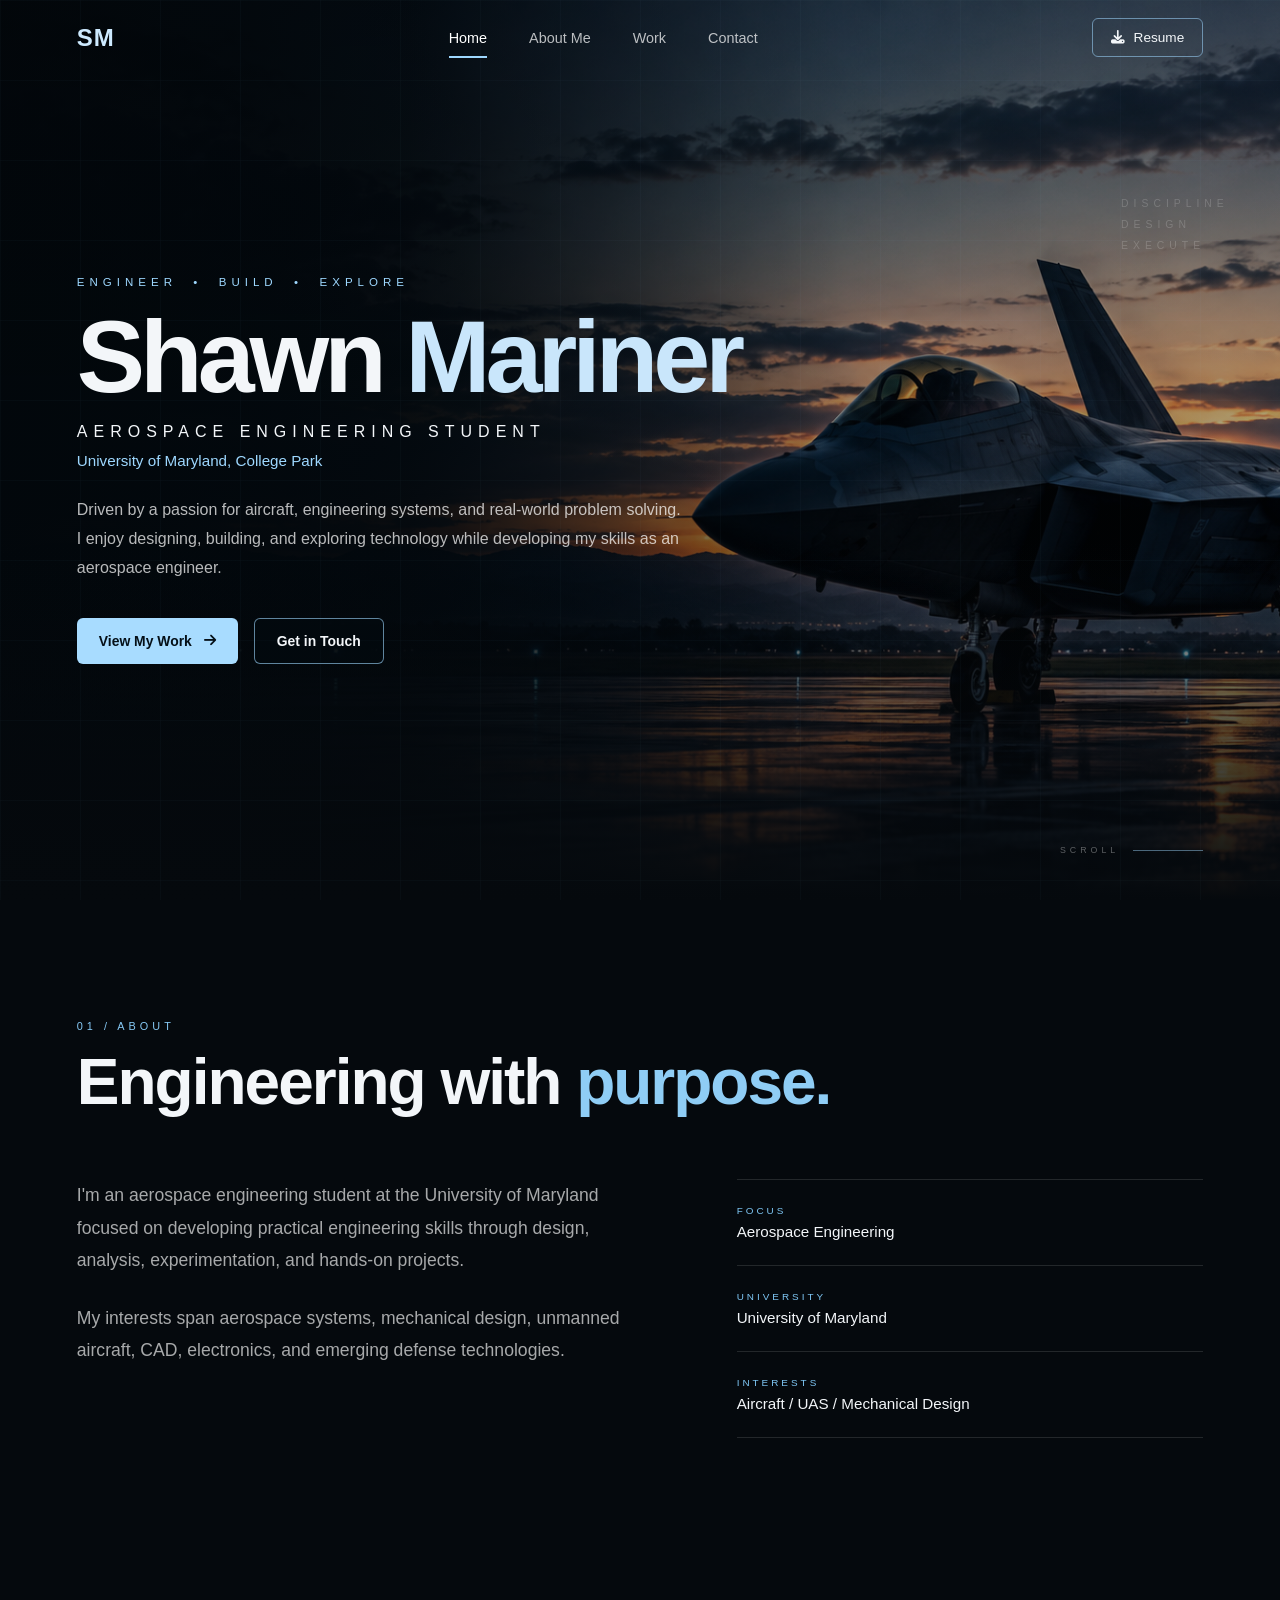
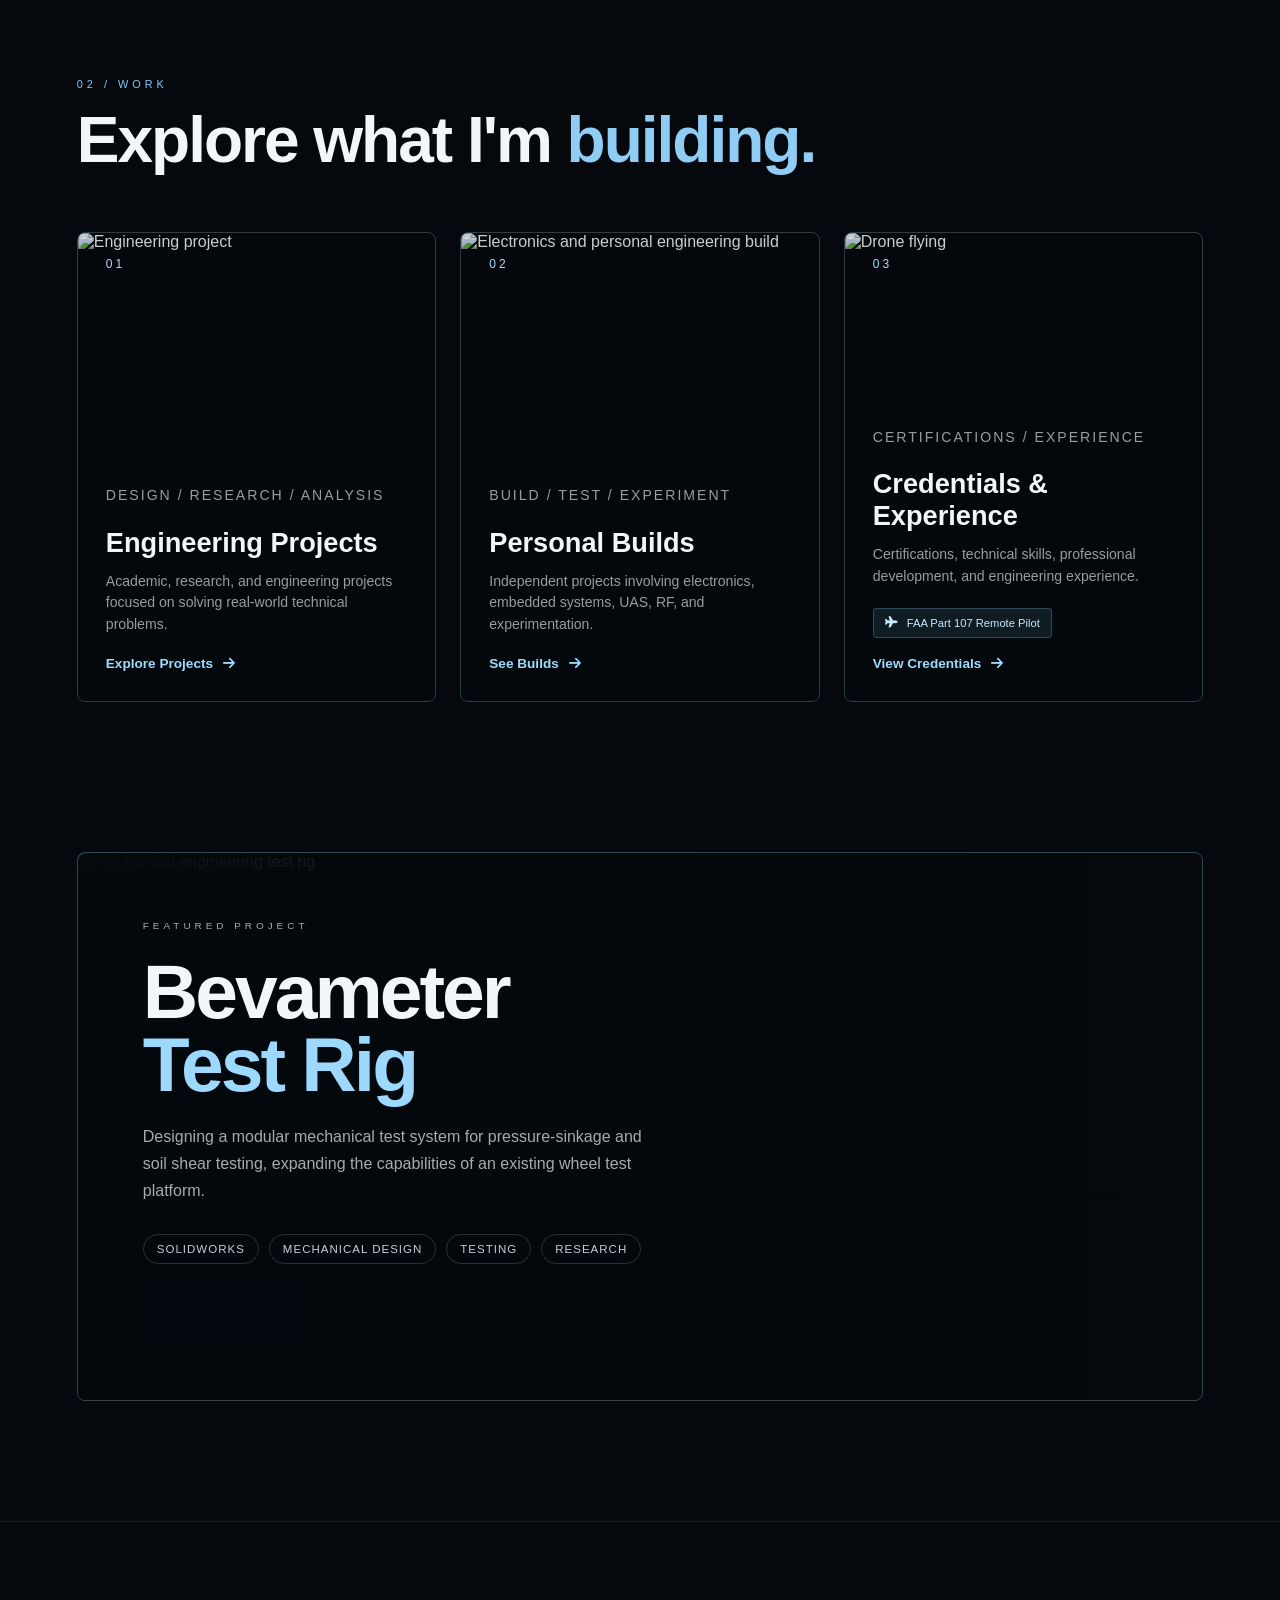
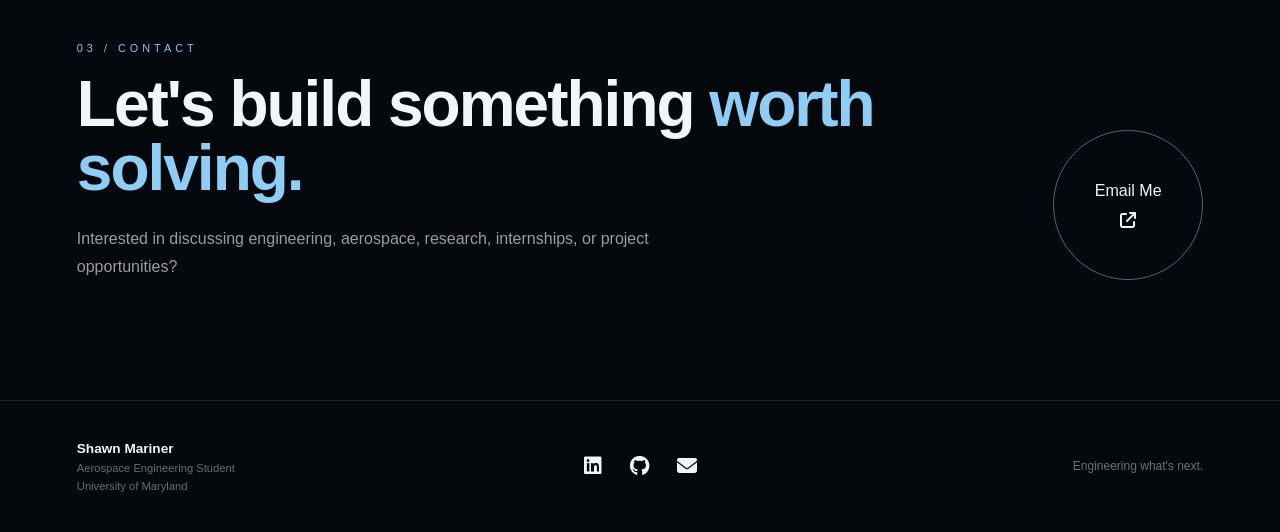
==== index.html @ 13eebd27 "Update index.html" ====
<!DOCTYPE html>
<html lang="en">
<head>
    <meta charset="UTF-8">
    <meta name="viewport" content="width=device-width, initial-scale=1.0">

    <title>Shawn Mariner | Aerospace Engineering</title>

    <link rel="stylesheet" href="style.css">

    <link
        rel="stylesheet"
        href="https://cdnjs.cloudflare.com/ajax/libs/font-awesome/6.5.2/css/all.min.css"
    >
</head>

<body>

    <!-- =========================
         NAVIGATION
    ========================== -->

    <header class="navbar">
        <a href="#home" class="logo">SM</a>

        <nav class="nav-links">
            <a href="#home" class="active">Home</a>
            <a href="#about">About Me</a>
            <a href="#work">Work</a>
            <a href="#contact">Contact</a>
        </nav>

    <a href="Shawn_Mariner_Resume_2026.pdf" class="resume-button" target="_blank">
    <i class="fa-solid fa-download"></i>
    Resume
</a>

        <button class="menu-button">
            <i class="fa-solid fa-bars"></i>
        </button>
    </header>


    <!-- =========================
         HERO
    ========================== -->

    <main>

        <section class="hero" id="home">

            <div class="hero-overlay"></div>
            <div class="hero-grid"></div>

            <div class="hero-content">

                <p class="eyebrow">
                    ENGINEER &nbsp;•&nbsp; BUILD &nbsp;•&nbsp; EXPLORE
                </p>

                <h1>
                    Shawn <span>Mariner</span>
                </h1>

                <h2>Aerospace Engineering Student</h2>

                <p class="school">
                    University of Maryland, College Park
                </p>

                <p class="hero-description">
                    Driven by a passion for aircraft, engineering systems, and real-world problem solving. I enjoy designing, building, and exploring technology while developing my skills as an aerospace engineer.
                </p>

                <div class="hero-buttons">

                    <a href="#work" class="button primary-button">
                        View My Work
                        <i class="fa-solid fa-arrow-right"></i>
                    </a>

                    <a href="#contact" class="button secondary-button">
                        Get in Touch
                    </a>

                </div>

            </div>

            <div class="hero-side-text">
                <span>DISCIPLINE</span>
                <span>DESIGN</span>
                <span>EXECUTE</span>
            </div>

            <div class="scroll-indicator">
                <span>SCROLL</span>
                <div class="scroll-line"></div>
            </div>

        </section>


        <!-- =========================
             ABOUT
        ========================== -->

        <section class="about section reveal" id="about">

            <div class="section-heading">

                <p class="section-number">01 / ABOUT</p>

                <h2>
                    Engineering with
                    <span>purpose.</span>
                </h2>

            </div>

            <div class="about-grid">

                <div class="about-text">

                    <p>
                        I'm an aerospace engineering student at the University
                        of Maryland focused on developing practical engineering
                        skills through design, analysis, experimentation, and
                        hands-on projects.
                    </p>

                    <p>
                        My interests span aerospace systems, mechanical design,
                        unmanned aircraft, CAD, electronics, and emerging
                        defense technologies.
                    </p>

                </div>

                <div class="quick-info">

                    <div class="info-item">
                        <span>FOCUS</span>
                        <strong>Aerospace Engineering</strong>
                    </div>

                    <div class="info-item">
                        <span>UNIVERSITY</span>
                        <strong>University of Maryland</strong>
                    </div>

                    <div class="info-item">
                        <span>INTERESTS</span>
                        <strong>Aircraft / UAS / Mechanical Design</strong>
                    </div>

                </div>

            </div>

        </section>


        <!-- =========================
             WORK CARDS
        ========================== -->

        <section class="work section" id="work">

            <div class="section-heading reveal">

                <p class="section-number">02 / WORK</p>

                <h2>
                    Explore what I'm
                    <span>building.</span>
                </h2>

            </div>


            <div class="project-categories">


                <!-- ENGINEERING PROJECTS -->

                <a href="projects.html" class="category-card reveal">

                    <img
                        src="https://images.unsplash.com/photo-1581092160607-ee22621dd758?auto=format&fit=crop&w=1200&q=85"
                        alt="Engineering project"
                    >

                    <div class="category-overlay"></div>

                    <div class="category-number">01</div>

                    <div class="category-content">

                        <p class="card-label">DESIGN / RESEARCH / ANALYSIS</p>

                        <h3>Engineering Projects</h3>

                        <p>
                            Academic, research, and engineering projects focused
                            on solving real-world technical problems.
                        </p>

                        <span>
                            Explore Projects
                            <i class="fa-solid fa-arrow-right"></i>
                        </span>

                    </div>

                </a>


                <!-- PERSONAL BUILDS -->

                <a href="#" class="category-card reveal">

                    <img
                        src="https://images.unsplash.com/photo-1527430253228-e93688616381?auto=format&fit=crop&w=1200&q=85"
                        alt="Electronics and personal engineering build"
                    >

                    <div class="category-overlay"></div>

                    <div class="category-number">02</div>

                    <div class="category-content">

                        <p class="card-label">BUILD / TEST / EXPERIMENT</p>

                        <h3>Personal Builds</h3>

                        <p>
                            Independent projects involving electronics,
                            embedded systems, UAS, RF, and experimentation.
                        </p>

                        <span>
                            See Builds
                            <i class="fa-solid fa-arrow-right"></i>
                        </span>

                    </div>

                </a>


                <!-- CREDENTIALS -->

                <a href="#" class="category-card reveal">

                    <img
                        src="https://images.unsplash.com/photo-1508614589041-895b88991e3e?auto=format&fit=crop&w=1200&q=85"
                        alt="Drone flying"
                    >

                    <div class="category-overlay"></div>

                    <div class="category-number">03</div>

                    <div class="category-content">

                        <p class="card-label">CERTIFICATIONS / EXPERIENCE</p>

                        <h3>Credentials & Experience</h3>

                        <p>
                            Certifications, technical skills, professional
                            development, and engineering experience.
                        </p>

                        <div class="credential-badge">
                            <i class="fa-solid fa-plane"></i>
                            FAA Part 107 Remote Pilot
                        </div>

                        <span>
                            View Credentials
                            <i class="fa-solid fa-arrow-right"></i>
                        </span>

                    </div>

                </a>

            </div>

        </section>


        <!-- =========================
             FEATURED PROJECT
        ========================== -->

        <section class="featured section reveal">

            <div class="featured-project">

                <div class="featured-image">

                    <img
                        src="https://images.unsplash.com/photo-1581092160562-40aa08e78837?auto=format&fit=crop&w=1400&q=85"
                        alt="Mechanical engineering test rig"
                    >

                </div>

                <div class="featured-overlay"></div>

                <div class="featured-content">

                    <p class="featured-label">
                        FEATURED PROJECT
                    </p>

                    <h2>
                        Bevameter
                        <span>Test Rig</span>
                    </h2>

                    <p>
                        Designing a modular mechanical test system for
                        pressure-sinkage and soil shear testing, expanding the
                        capabilities of an existing wheel test platform.
                    </p>

                    <div class="project-tags">
                        <span>SolidWorks</span>
                        <span>Mechanical Design</span>
                        <span>Testing</span>
                        <span>Research</span>
                    </div>

                    <a href="bevameter.html" class="button secondary-button">
    View Project
    <i class="fa-solid fa-arrow-right"></i>
</a>

                </div>

            </div>

        </section>


        <!-- =========================
             CONTACT
        ========================== -->

        <section class="contact section reveal" id="contact">

            <p class="section-number">03 / CONTACT</p>

            <div class="contact-layout">

                <div>

                    <h2>
                        Let's build something
                        <span>worth solving.</span>
                    </h2>

                    <p>
                        Interested in discussing engineering, aerospace,
                        research, internships, or project opportunities?
                    </p>

                </div>

                <a
                    href="mailto:smarine1@terpmail.umd.edu"
                    class="contact-button"
                >

                    <span>Email Me</span>

                    <i class="fa-solid fa-arrow-up-right-from-square"></i>

                </a>

            </div>

        </section>

    </main>


    <!-- =========================
         FOOTER
    ========================== -->

    <footer>

        <div class="footer-name">

            <strong>Shawn Mariner</strong>

            <span>Aerospace Engineering Student</span>

            <span>University of Maryland</span>

        </div>


        <div class="social-links">

            <a href="#" aria-label="LinkedIn">
                <i class="fa-brands fa-linkedin"></i>
            </a>

            <a
                href="https://github.com/ShawnMariner"
                target="_blank"
                aria-label="GitHub"
            >
                <i class="fa-brands fa-github"></i>
            </a>

            <a
                href="mailto:smarine1@terpmail.umd.edu"
                aria-label="Email"
            >
                <i class="fa-solid fa-envelope"></i>
            </a>

        </div>


        <p class="footer-quote">
            Engineering what's next.
        </p>

    </footer>


    <script src="script.js"></script>

</body>
</html>
---- style.css ----
* {
    margin: 0;
    padding: 0;
    box-sizing: border-box;
}

html {
    scroll-behavior: smooth;
}

body {
    background: #05090d;
    color: #f3f6f9;

    font-family:
        Arial,
        Helvetica,
        sans-serif;

    overflow-x: hidden;
}

a {
    text-decoration: none;
    color: inherit;
}

img {
    display: block;
    width: 100%;
}

::selection {
    background: #9ed8ff;
    color: #05090d;
}


/* ========================================
   NAVIGATION
======================================== */

.navbar {
    height: 76px;

    padding: 0 6%;

    display: flex;
    align-items: center;
    justify-content: space-between;

    position: fixed;
    top: 0;
    left: 0;

    width: 100%;

    z-index: 1000;

    transition: 0.3s ease;

    border-bottom: 1px solid transparent;
}

.navbar.scrolled {
    background: rgba(4, 9, 14, 0.8);

    backdrop-filter: blur(18px);

    border-bottom:
        1px solid rgba(255,255,255,0.09);
}

.logo {
    font-size: 1.5rem;

    font-weight: 800;

    letter-spacing: 1px;

    color: #cdeaff;
}

.nav-links {
    display: flex;

    gap: 42px;
}

.nav-links a {
    font-size: 0.9rem;

    color: rgba(255,255,255,0.72);

    position: relative;

    transition: 0.3s ease;
}

.nav-links a:hover,
.nav-links a.active {
    color: white;
}

.nav-links a::after {
    content: "";

    position: absolute;

    width: 0;
    height: 2px;

    left: 0;
    bottom: -12px;

    background: #9ed8ff;

    transition: width 0.3s ease;
}

.nav-links a:hover::after,
.nav-links a.active::after {
    width: 100%;
}

.resume-button {
    padding: 11px 18px;

    border:
        1px solid rgba(158,216,255,0.55);

    border-radius: 6px;

    font-size: 0.85rem;

    display: flex;

    gap: 9px;

    align-items: center;

    transition: 0.3s ease;
}

.resume-button:hover {
    background: #9ed8ff;

    color: #04090e;
}

.menu-button {
    display: none;

    background: transparent;

    border: none;

    color: white;

    font-size: 1.4rem;
}


/* ========================================
   HERO
======================================== */

.hero {
    min-height: 100vh;

    position: relative;

    display: flex;

    align-items: center;

    padding: 120px 6% 80px;

    overflow: hidden;

    background-image:
        linear-gradient(
            90deg,
            rgba(2,7,11,0.98) 0%,
            rgba(2,7,11,0.88) 32%,
            rgba(2,7,11,0.35) 66%,
            rgba(2,7,11,0.3) 100%
        ),
        url("hero-jet.png");

    background-size: cover;

    background-position: center;
}

.hero-overlay {
    position: absolute;

    inset: 0;

    background:
        linear-gradient(
            180deg,
            rgba(0,0,0,0.15),
            transparent 60%,
            #05090d
        );

    pointer-events: none;
}


/* Technical grid */

.hero-grid {
    position: absolute;

    inset: 0;

    opacity: 0.08;

    background-image:

        linear-gradient(
            rgba(158,216,255,0.3) 1px,
            transparent 1px
        ),

        linear-gradient(
            90deg,
            rgba(158,216,255,0.3) 1px,
            transparent 1px
        );

    background-size: 80px 80px;

    animation:
        gridMove 18s linear infinite;
}

@keyframes gridMove {

    from {
        transform: translateY(0);
    }

    to {
        transform: translateY(80px);
    }

}


.hero-content {
    position: relative;

    z-index: 5;

    max-width: 760px;

    animation:
        heroEnter 1.2s ease forwards;
}

@keyframes heroEnter {

    from {
        opacity: 0;

        transform: translateY(30px);
    }

    to {
        opacity: 1;

        transform: translateY(0);
    }

}


.eyebrow {
    color: #9ed8ff;

    letter-spacing: 5px;

    font-size: 0.72rem;

    margin-bottom: 22px;
}


.hero h1 {
    font-size: clamp(
        4rem,
        8vw,
        7.8rem
    );

    line-height: 0.92;

    letter-spacing: -5px;

    margin-bottom: 19px;
}

.hero h1 span {
    color: #c9e6fb;
}


.hero h2 {
    font-weight: 400;

    letter-spacing: 6px;

    text-transform: uppercase;

    font-size: 1rem;

    margin-bottom: 11px;
}


.school {
    color: #9ed8ff;

    font-size: 0.95rem;

    margin-bottom: 27px;
}


.hero-description {
    color: rgba(255,255,255,0.72);

    max-width: 610px;

    line-height: 1.8;

    font-size: 1rem;
}


.hero-buttons {
    display: flex;

    gap: 16px;

    margin-top: 35px;
}


.button {
    padding: 14px 22px;

    border-radius: 6px;

    font-weight: 600;

    font-size: 0.87rem;

    display: inline-flex;

    align-items: center;

    gap: 12px;

    transition:
        transform 0.3s ease,
        background 0.3s ease;
}


.button:hover {
    transform: translateY(-3px);
}


.primary-button {
    background: #a8dcff;

    color: #051018;
}


.secondary-button {
    border:
        1px solid rgba(158,216,255,0.6);

    background:
        rgba(3,12,19,0.35);

    backdrop-filter: blur(8px);
}


.secondary-button:hover {
    background:
        rgba(158,216,255,0.15);
}


.hero-side-text {
    position: absolute;

    right: 4%;

    top: 22%;

    display: flex;

    flex-direction: column;

    gap: 10px;

    color:
        rgba(255,255,255,0.18);

    letter-spacing: 5px;

    font-size: 0.65rem;
}


.scroll-indicator {
    position: absolute;

    bottom: 45px;

    right: 6%;

    display: flex;

    align-items: center;

    gap: 14px;

    color:
        rgba(255,255,255,0.35);

    letter-spacing: 4px;

    font-size: 0.55rem;
}


.scroll-line {
    width: 70px;

    height: 1px;

    background:
        rgba(158,216,255,0.45);
}


/* ========================================
   GENERAL SECTIONS
======================================== */

.section {
    max-width: 1500px;

    margin: auto;

    padding:
        120px 6%;
}


.section-number {
    color: #86c9f5;

    letter-spacing: 4px;

    font-size: 0.68rem;

    margin-bottom: 18px;
}


.section-heading h2,
.contact h2 {
    font-size:
        clamp(
        2.6rem,
        5vw,
        5rem
        );

    max-width: 950px;

    letter-spacing: -2px;

    line-height: 1;
}


.section-heading h2 span,
.contact h2 span {
    color: #8fcdf5;
}


/* ========================================
   ABOUT
======================================== */

.about-grid {
    display: grid;

    grid-template-columns:
        1.2fr 1fr;

    gap: 100px;

    margin-top: 65px;
}


.about-text p {
    font-size: 1.1rem;

    line-height: 1.85;

    color:
        rgba(255,255,255,0.65);

    margin-bottom: 25px;
}


.quick-info {
    border-top:
        1px solid rgba(255,255,255,0.12);
}


.info-item {
    padding: 25px 0;

    border-bottom:
        1px solid rgba(255,255,255,0.12);

    display: flex;

    flex-direction: column;

    gap: 7px;
}


.info-item span {
    color: #7fc7f5;

    letter-spacing: 3px;

    font-size: 0.62rem;
}


.info-item strong {
    font-size: 0.95rem;

    font-weight: 500;
}


/* ========================================
   WORK CARDS
======================================== */

.project-categories {
    display: grid;

    grid-template-columns:
        repeat(3, 1fr);

    gap: 24px;

    margin-top: 60px;
}


.category-card {
    height: 470px;

    position: relative;

    overflow: hidden;

    border:
        1px solid rgba(158,216,255,0.25);

    border-radius: 8px;

    isolation: isolate;

    transition:
        transform 0.4s ease,
        border-color 0.4s ease;
}


.category-card:hover {
    transform: translateY(-10px);

    border-color:
        rgba(158,216,255,0.65);
}


.category-card img {
    position: absolute;

    width: 100%;

    height: 100%;

    object-fit: cover;

    transition:
        transform 0.7s ease;
}


.category-card:hover img {
    transform: scale(1.08);
}


.category-overlay {
    position: absolute;

    inset: 0;

    background:
        linear-gradient(
        180deg,
        rgba(0,0,0,0.15),
        rgba(2,8,12,0.95)
        );

    z-index: 1;
}


.category-content {
    position: absolute;

    left: 28px;

    right: 28px;

    bottom: 30px;

    z-index: 2;
}


.category-number {
    position: absolute;

    top: 24px;

    left: 28px;

    z-index: 3;

    font-size: 0.75rem;

    letter-spacing: 3px;

    color: #a8dfff;
}


.card-label {
    color: #8acdf6;

    font-size: 0.57rem;

    letter-spacing: 2px;

    margin-bottom: 10px;
}


.category-content h3 {
    font-size: 1.7rem;

    margin-bottom: 12px;
}


.category-content p {
    color:
        rgba(255,255,255,0.6);

    line-height: 1.55;

    font-size: 0.88rem;

    margin-bottom: 20px;
}


.category-content > span {
    color: #9ddcff;

    display: flex;

    gap: 10px;

    align-items: center;

    font-size: 0.85rem;

    font-weight: 600;
}


.category-content > span i {
    transition: transform 0.3s ease;
}


.category-card:hover
.category-content > span i {
    transform: translateX(6px);
}


.credential-badge {
    display: inline-flex;

    gap: 9px;

    align-items: center;

    padding: 8px 11px;

    margin-bottom: 18px;

    background:
        rgba(138,205,246,0.1);

    border:
        1px solid rgba(138,205,246,0.25);

    border-radius: 4px;

    color: #c7eaff;

    font-size: 0.7rem;
}


/* ========================================
   FEATURED PROJECT
======================================== */

.featured {
    padding-top: 30px;
}


.featured-project {
    min-height: 480px;

    position: relative;

    overflow: hidden;

    border:
        1px solid rgba(158,216,255,0.28);

    border-radius: 8px;
}


.featured-image {
    position: absolute;

    inset: 0;
}


.featured-image img {
    width: 100%;

    height: 100%;

    object-fit: cover;
}


.featured-overlay {
    position: absolute;

    inset: 0;

    background:
        linear-gradient(
        90deg,
        rgba(2,8,12,0.99) 0%,
        rgba(2,8,12,0.86) 45%,
        rgba(2,8,12,0.2) 100%
        );
}


.featured-content {
    position: relative;

    z-index: 4;

    padding: 65px;

    max-width: 650px;
}


.featured-label {
    color: #8cd2ff;

    letter-spacing: 4px;

    font-size: 0.62rem;

    margin-bottom: 20px;
}


.featured-content h2 {
    font-size:
        clamp(
        3rem,
        6vw,
        5rem
        );

    letter-spacing: -3px;

    line-height: 0.95;

    margin-bottom: 22px;
}


.featured-content h2 span {
    color: #9dd8ff;
}


.featured-content > p {
    color:
        rgba(255,255,255,0.66);

    line-height: 1.7;
}


.project-tags {
    display: flex;

    flex-wrap: wrap;

    gap: 8px;

    margin: 25px 0;
}


.project-tags span {
    padding: 7px 11px;

    border:
        1px solid rgba(255,255,255,0.14);

    font-size: 0.67rem;

    color:
        rgba(255,255,255,0.65);

    border-radius: 20px;
}


/* ========================================
   CONTACT
======================================== */

.contact {
    border-top:
        1px solid rgba(255,255,255,0.08);
}


.contact-layout {
    display: flex;

    align-items: flex-end;

    justify-content: space-between;

    gap: 60px;
}


.contact-layout p {
    color:
        rgba(255,255,255,0.6);

    line-height: 1.7;

    margin-top: 25px;

    max-width: 600px;
}


.contact-button {
    width: 150px;

    height: 150px;

    flex-shrink: 0;

    border-radius: 50%;

    border:
        1px solid rgba(158,216,255,0.45);

    display: flex;

    flex-direction: column;

    align-items: center;

    justify-content: center;

    gap: 12px;

    transition: 0.35s ease;
}


.contact-button:hover {
    background: #a3dcff;

    color: #05090d;

    transform:
        rotate(-5deg)
        scale(1.06);
}


/* ========================================
   FOOTER
======================================== */

footer {
    padding: 40px 6%;

    border-top:
        1px solid rgba(255,255,255,0.1);

    display: grid;

    grid-template-columns:
        1fr 1fr 1fr;

    align-items: center;
}


.footer-name {
    display: flex;

    flex-direction: column;

    gap: 6px;
}


.footer-name strong {
    font-size: 0.85rem;
}


.footer-name span {
    color:
        rgba(255,255,255,0.4);

    font-size: 0.7rem;
}


.social-links {
    display: flex;

    justify-content: center;

    gap: 28px;
}


.social-links a {
    font-size: 1.25rem;

    transition:
        transform 0.3s ease,
        color 0.3s ease;
}


.social-links a:hover {
    color: #9ddaff;

    transform: translateY(-4px);
}


.footer-quote {
    text-align: right;

    color:
        rgba(255,255,255,0.42);

    font-size: 0.75rem;
}


/* ========================================
   SCROLL REVEALS
======================================== */

.reveal {
    opacity: 0;

    transform:
        translateY(50px);

    transition:
        opacity 0.9s ease,
        transform 0.9s ease;
}


.reveal.visible {
    opacity: 1;

    transform:
        translateY(0);
}


/* ========================================
   MOBILE
======================================== */

@media (max-width: 1000px) {

    .nav-links,
    .resume-button {
        display: none;
    }

    .menu-button {
        display: block;
    }

    .hero h1 {
        letter-spacing: -3px;
    }

    .hero-side-text {
        display: none;
    }

    .project-categories {
        grid-template-columns: 1fr;
    }

    .category-card {
        height: 400px;
    }

    .about-grid {
        grid-template-columns: 1fr;

        gap: 40px;
    }

    .contact-layout {
        flex-direction: column;

        align-items: flex-start;
    }

}


@media (max-width: 650px) {

    .navbar {
        padding: 0 5%;
    }

    .hero {
        padding:
            115px 5% 70px;
    }

    .hero h1 {
        font-size: 4rem;
    }

    .hero h2 {
        letter-spacing: 3px;

        line-height: 1.5;
    }

    .hero-buttons {
        flex-direction: column;

        align-items: flex-start;
    }

    .section {
        padding:
            90px 5%;
    }

    .featured-content {
        padding:
            45px 25px;
    }

    footer {
        grid-template-columns: 1fr;

        gap: 30px;

        text-align: center;
    }

    .footer-name {
        align-items: center;
    }

    .footer-quote {
        text-align: center;
    }

}
/* ========================================
   PROJECTS PAGE
======================================== */

.projects-page-hero {
    min-height: 68vh;

    position: relative;

    display: flex;

    align-items: center;

    padding: 140px 6% 90px;

    overflow: hidden;

    background:
        linear-gradient(
            90deg,
            rgba(2,7,11,0.96),
            rgba(2,7,11,0.72)
        ),
        url("hero-jet.png");

    background-size: cover;

    background-position: center;
}

.projects-page-overlay {
    position: absolute;

    inset: 0;

    background:
        linear-gradient(
            180deg,
            rgba(0,0,0,0.1),
            transparent 50%,
            #05090d 100%
        );
}

.projects-page-content {
    position: relative;

    z-index: 3;

    max-width: 850px;
}

.projects-page-content h1 {
    font-size:
        clamp(
            4rem,
            8vw,
            7rem
        );

    line-height: 0.95;

    letter-spacing: -4px;

    margin-bottom: 25px;
}

.projects-page-content h1 span {
    color: #9dd8ff;
}

.projects-page-content > p:last-child {
    color:
        rgba(255,255,255,0.65);

    max-width: 680px;

    line-height: 1.8;

    font-size: 1rem;
}


/* ========================================
   PROJECT GRID
======================================== */

.projects-page-section {
    max-width: 1500px;

    margin: auto;

    padding:
        110px 6%;
}

.projects-page-grid {
    display: grid;

    grid-template-columns:
        repeat(2, 1fr);

    gap: 30px;

    margin-top: 60px;
}

.project-page-card {
    background:
        rgba(255,255,255,0.025);

    border:
        1px solid rgba(158,216,255,0.18);

    border-radius: 8px;

    overflow: hidden;

    transition:
        transform 0.4s ease,
        border-color 0.4s ease,
        box-shadow 0.4s ease;
}

.project-page-card:hover {
    transform:
        translateY(-8px);

    border-color:
        rgba(158,216,255,0.55);

    box-shadow:
        0 20px 60px rgba(0,0,0,0.35);
}

.project-page-image {
    height: 290px;

    overflow: hidden;
}

.project-page-image img {
    width: 100%;

    height: 100%;

    object-fit: cover;

    transition:
        transform 0.7s ease;
}

.project-page-card:hover
.project-page-image img {
    transform:
        scale(1.06);
}

.project-page-card-content {
    padding: 30px;
}

.project-page-card-content h3 {
    font-size: 1.8rem;

    margin-bottom: 14px;
}

.project-page-card-content > p {
    color:
        rgba(255,255,255,0.58);

    line-height: 1.7;

    font-size: 0.9rem;
}

.project-link {
    margin-top: 24px;

    display: flex;

    align-items: center;

    gap: 10px;

    color: #9dd8ff;

    font-size: 0.85rem;

    font-weight: 600;
}

.project-link i {
    transition:
        transform 0.3s ease;
}

.project-page-card:hover
.project-link i {
    transform:
        translateX(6px);
}


/* ========================================
   PROJECTS CTA
======================================== */

.projects-cta {
    max-width: 1500px;

    margin: auto;

    padding:
        30px 6% 130px;
}

.projects-cta h2 {
    font-size:
        clamp(
            3rem,
            6vw,
            5.5rem
        );

    max-width: 900px;

    line-height: 1;

    letter-spacing: -3px;

    margin-bottom: 25px;
}

.projects-cta h2 span {
    color: #9dd8ff;
}

.projects-cta > p {
    color:
        rgba(255,255,255,0.6);

    max-width: 650px;

    line-height: 1.7;

    margin-bottom: 30px;
}


/* ========================================
   PROJECTS MOBILE
======================================== */

@media (max-width: 900px) {

    .projects-page-grid {
        grid-template-columns: 1fr;
    }

}

@media (max-width: 650px) {

    .projects-page-hero {
        padding:
            120px 5% 70px;
    }

    .projects-page-content h1 {
        letter-spacing: -2px;
    }

    .projects-page-section {
        padding:
            90px 5%;
    }

    .project-page-image {
        height: 220px;
    }

    .projects-cta {
        padding:
            20px 5% 100px;
    }

}
/* =====================================================
   BEVAMETER PROJECT PAGE
===================================================== */

.bev-hero {
    min-height: 92vh;
    padding: 150px 8% 80px;
    display: grid;
    grid-template-columns: 1fr 0.8fr;
    align-items: center;
    gap: 70px;
    background:
        radial-gradient(circle at 75% 50%, rgba(45, 75, 100, 0.16), transparent 35%),
        #05090d;
}

.back-link {
    display: inline-flex;
    align-items: center;
    gap: 10px;
    color: #8d9aa6;
    text-decoration: none;
    font-size: 0.85rem;
    letter-spacing: 1px;
    margin-bottom: 35px;
    transition: 0.25s ease;
}

.back-link:hover {
    color: white;
    transform: translateX(-4px);
}

.bev-hero h1 {
    font-size: clamp(4rem, 8vw, 8rem);
    line-height: 0.88;
    letter-spacing: -4px;
    margin: 15px 0 30px;
}

.bev-intro {
    max-width: 650px;
    color: #aeb8c1;
    font-size: 1.15rem;
    line-height: 1.8;
}

.project-tags {
    display: flex;
    flex-wrap: wrap;
    gap: 10px;
    margin-top: 30px;
}

.project-tags span {
    border: 1px solid rgba(255,255,255,0.16);
    padding: 8px 13px;
    font-size: 0.72rem;
    letter-spacing: 1px;
    text-transform: uppercase;
    color: #c6ced5;
}

.bev-hero-image {
    display: flex;
    justify-content: center;
    align-items: center;
}

.bev-hero-image img {
    width: 100%;
    max-height: 720px;
    object-fit: contain;
    filter: contrast(1.04);
}


/* PROJECT CONTENT */

.bev-section {
    position: relative;
    padding: 130px 10%;
    display: grid;
    grid-template-columns: 100px 1fr;
    gap: 50px;
    border-top: 1px solid rgba(255,255,255,0.07);
}

.bev-dark-section {
    background: #080d12;
}

.bev-section-number {
    color: #53606b;
    font-size: 0.8rem;
    letter-spacing: 2px;
    padding-top: 7px;
}

.bev-section-content {
    max-width: 950px;
}

.bev-section-content h2,
.model-heading h2,
.cad-showcase h2,
.bev-status h2 {
    font-size: clamp(2.2rem, 4vw, 4.5rem);
    line-height: 1.05;
    letter-spacing: -2px;
    margin: 10px 0 30px;
}

.bev-section-content > p,
.model-heading > p:last-child,
.cad-showcase-text > p:last-child,
.bev-status p {
    color: #9ca8b2;
    line-height: 1.9;
    font-size: 1.05rem;
    max-width: 780px;
    margin-bottom: 18px;
}


/* INFO GRID */

.bev-info-grid {
    display: grid;
    grid-template-columns: repeat(4, 1fr);
    gap: 1px;
    background: rgba(255,255,255,0.08);
    margin-top: 60px;
    border: 1px solid rgba(255,255,255,0.08);
}

.bev-info-grid div {
    background: #05090d;
    padding: 25px;
}

.bev-info-grid span {
    display: block;
    color: #687681;
    font-size: 0.65rem;
    letter-spacing: 1.5px;
    margin-bottom: 10px;
}

.bev-info-grid strong {
    font-size: 0.95rem;
}


/* =====================================================
   INTERACTIVE 3D MODEL
===================================================== */

.model-section {
    padding: 130px 8%;
    background: #030608;
    border-top: 1px solid rgba(255,255,255,0.07);
    border-bottom: 1px solid rgba(255,255,255,0.07);
}

.model-heading {
    max-width: 800px;
    margin-bottom: 50px;
}

.model-container {
    position: relative;
    width: 100%;
    max-width: 1250px;
    margin: auto;
    background:
        radial-gradient(circle at center, #19222a 0%, #0a0f14 50%, #05080b 100%);
    border: 1px solid rgba(255,255,255,0.1);
    overflow: hidden;
}

model-viewer {
    display: block;
    width: 100%;
    height: 700px;
    --poster-color: transparent;
}

.model-loading {
    height: 700px;
    display: flex;
    align-items: center;
    justify-content: center;
    color: #75838e;
    letter-spacing: 2px;
    font-size: 0.75rem;
}

.model-controls-text {
    position: absolute;
    left: 25px;
    bottom: 20px;
    display: flex;
    gap: 25px;
    color: #7f8c96;
    font-size: 0.72rem;
    letter-spacing: 1px;
    pointer-events: none;
}

.model-controls-text span {
    display: flex;
    align-items: center;
    gap: 8px;
}


/* DESIGN CARDS */

.design-cards {
    display: grid;
    grid-template-columns: repeat(3, 1fr);
    gap: 15px;
    margin-top: 60px;
}

.design-card {
    border: 1px solid rgba(255,255,255,0.09);
    padding: 35px 30px;
    background: rgba(255,255,255,0.015);
    transition: 0.3s ease;
}

.design-card:hover {
    transform: translateY(-6px);
    border-color: rgba(255,255,255,0.2);
}

.design-card i {
    font-size: 1.3rem;
    margin-bottom: 25px;
    color: #a8b3bc;
}

.design-card h3 {
    margin-bottom: 12px;
    font-size: 1.1rem;
}

.design-card p {
    color: #7f8c96;
    line-height: 1.7;
    font-size: 0.9rem;
}


/* CAD SHOWCASE */

.cad-showcase {
    padding: 130px 8%;
    display: grid;
    grid-template-columns: 0.65fr 1fr;
    gap: 80px;
    align-items: center;
    background: #080d12;
}

.cad-large-image {
    display: flex;
    justify-content: center;
}

.cad-large-image img {
    width: 100%;
    max-height: 850px;
    object-fit: contain;
}


/* STATUS */

.bev-status {
    padding: 150px 10%;
    text-align: center;
    border-top: 1px solid rgba(255,255,255,0.07);
}

.bev-status > div {
    max-width: 850px;
    margin: auto;
}

.bev-status p {
    margin: 0 auto 35px;
}


/* RESPONSIVE */

@media (max-width: 950px) {

    .bev-hero {
        grid-template-columns: 1fr;
        padding-top: 140px;
    }

    .bev-hero-image img {
        max-height: 600px;
    }

    .bev-section {
        grid-template-columns: 1fr;
        gap: 15px;
    }

    .bev-info-grid {
        grid-template-columns: repeat(2, 1fr);
    }

    .design-cards {
        grid-template-columns: 1fr;
    }

    .cad-showcase {
        grid-template-columns: 1fr;
    }

    model-viewer {
        height: 550px;
    }

    .model-loading {
        height: 550px;
    }
}


@media (max-width: 600px) {

    .bev-hero {
        padding-left: 6%;
        padding-right: 6%;
    }

    .bev-hero h1 {
        letter-spacing: -2px;
    }

    .bev-section,
    .model-section,
    .cad-showcase,
    .bev-status {
        padding-left: 6%;
        padding-right: 6%;
    }

    .bev-info-grid {
        grid-template-columns: 1fr;
    }

    model-viewer {
        height: 450px;
    }

    .model-loading {
        height: 450px;
    }

    .model-controls-text {
        gap: 12px;
        left: 15px;
        bottom: 15px;
        flex-wrap: wrap;
    }
}
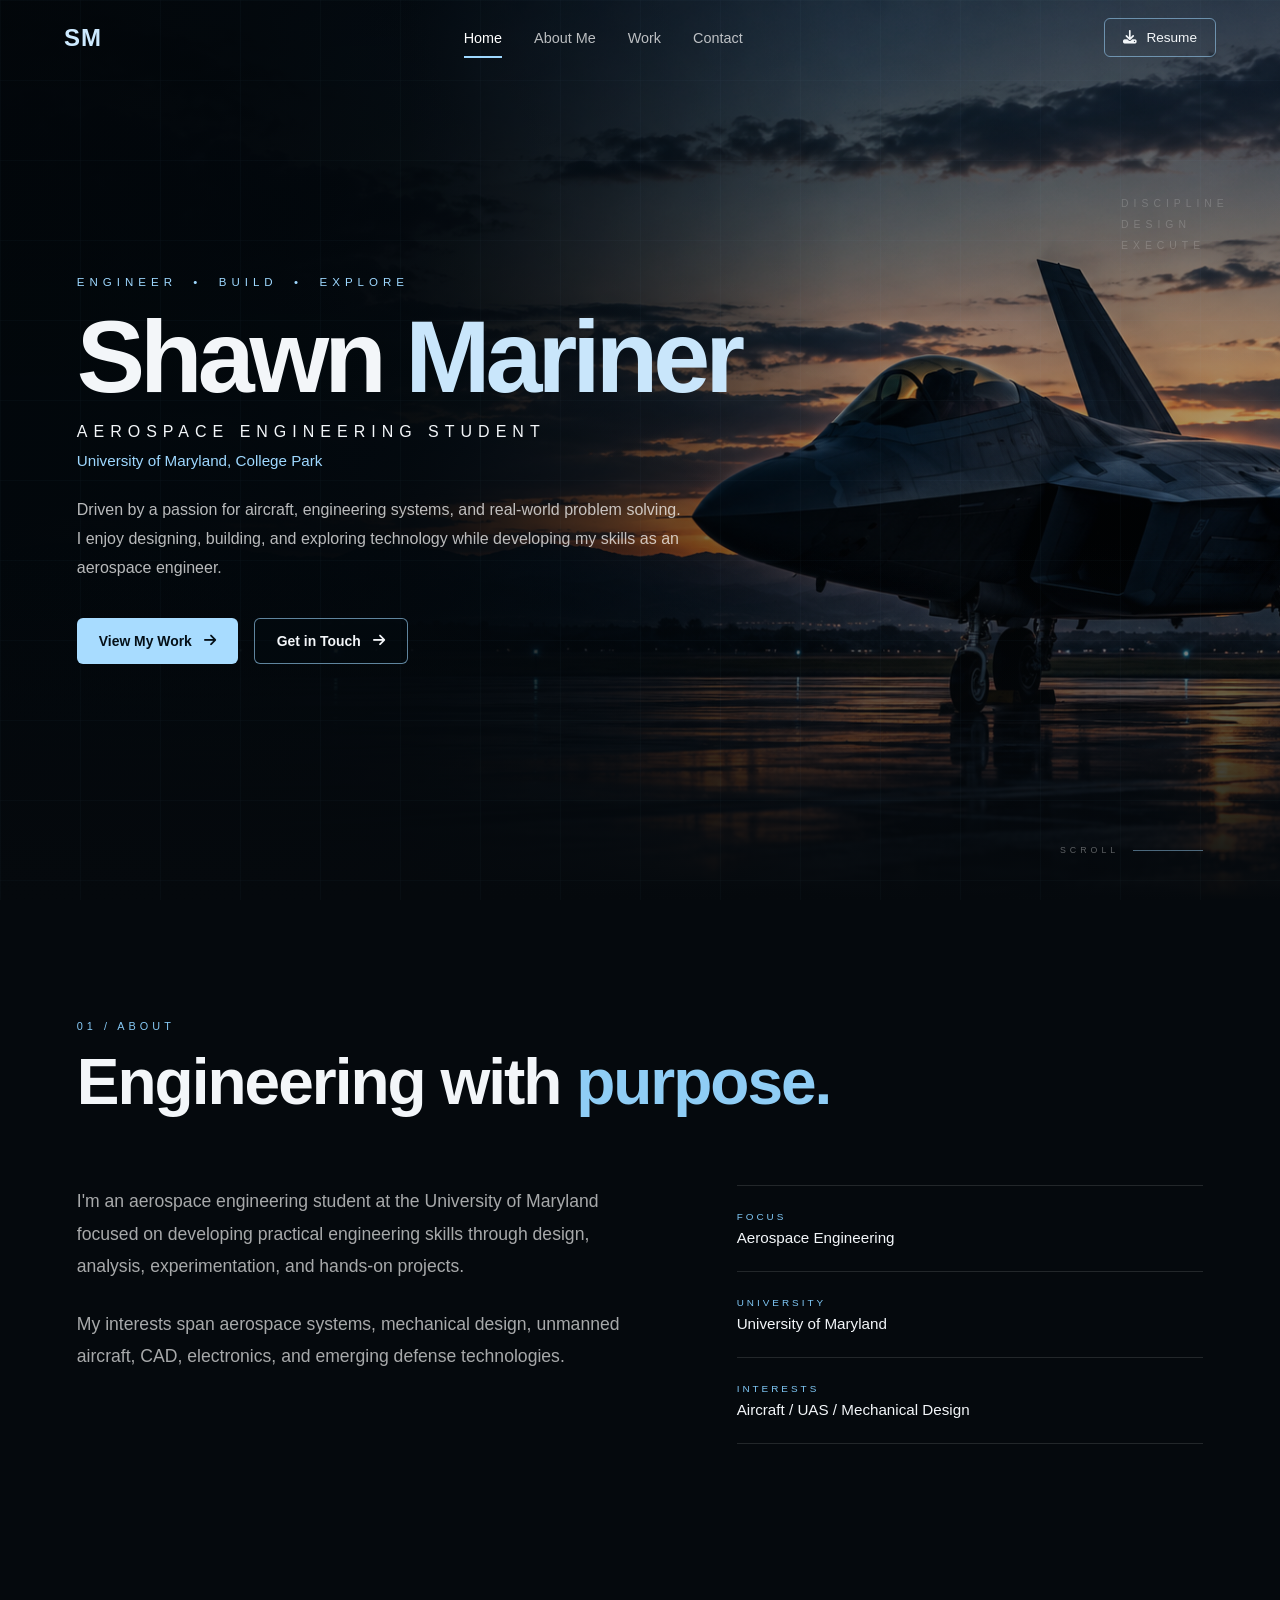
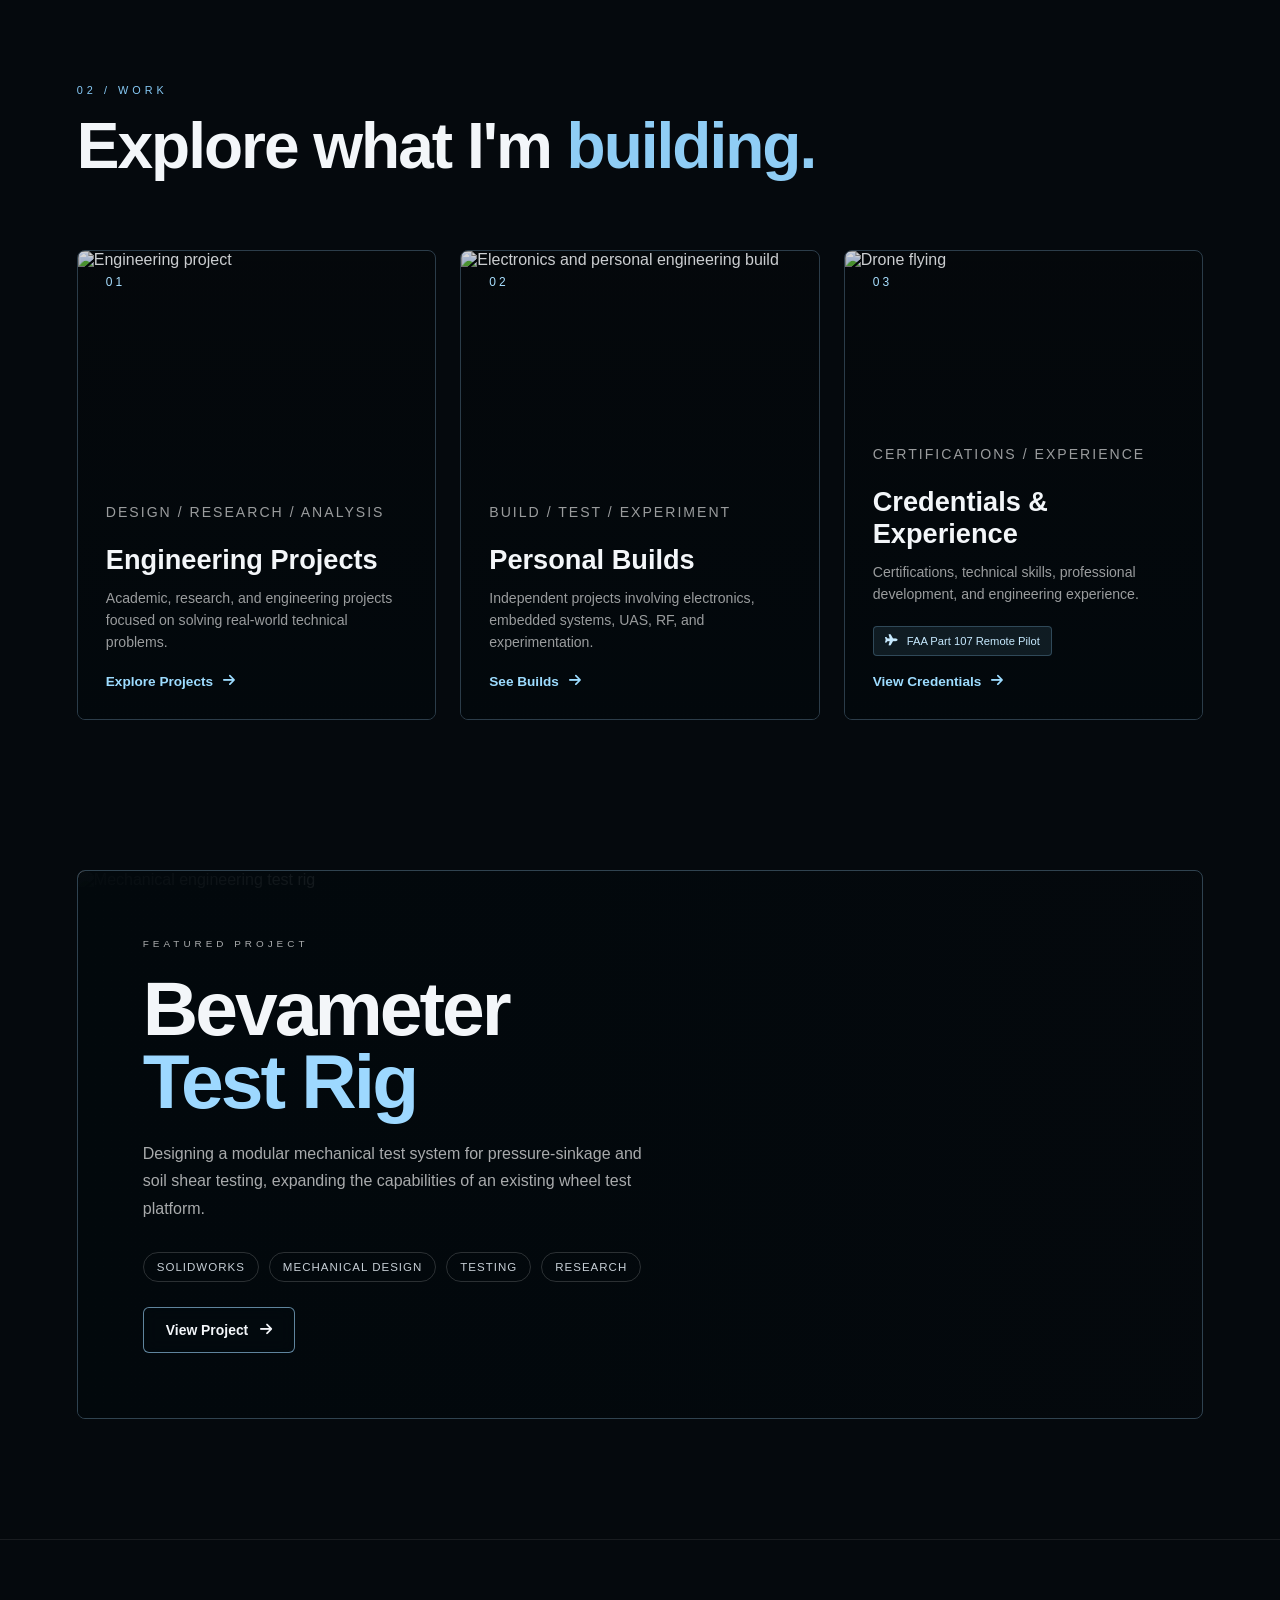
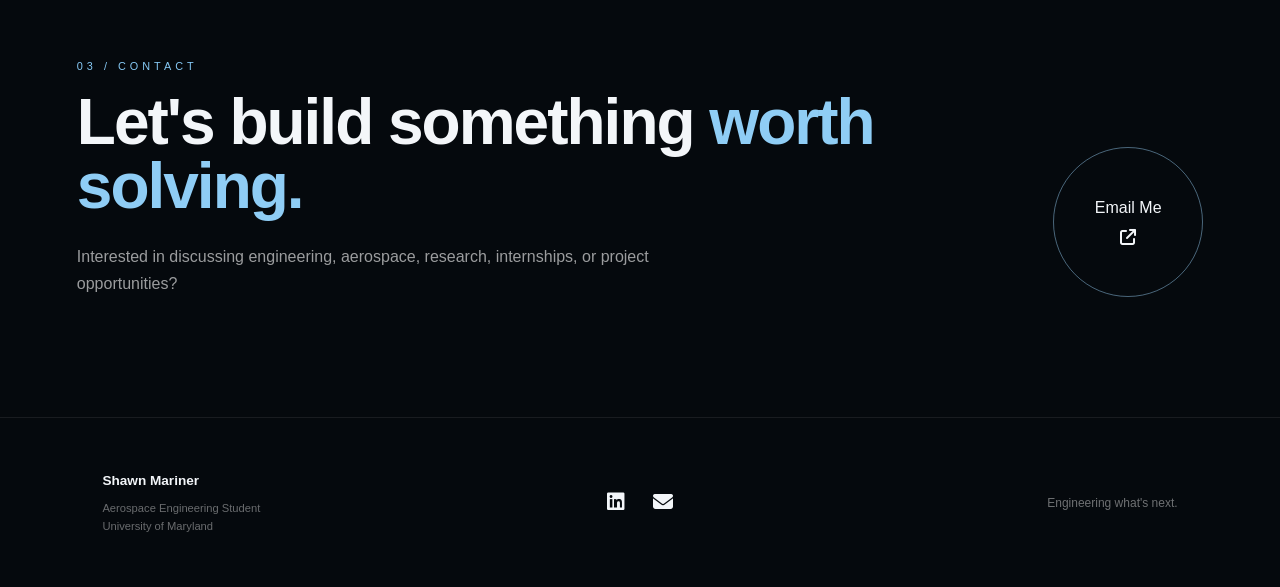
==== commit 7e85230b: "Update index.html" ====
--- a/index.html
+++ b/index.html
@@ -79,9 +79,10 @@
                         <i class="fa-solid fa-arrow-right"></i>
                     </a>
 
-                    <a href="#contact" class="button secondary-button">
-                        Get in Touch
-                    </a>
+                    <a href="mailto:smarine1@terpmail.umd.edu" class="button secondary-button">
+    Get in Touch
+    <i class="fa-solid fa-arrow-right"></i>
+</a>
 
                 </div>
 
@@ -407,29 +408,25 @@
         </div>
 
 
-        <div class="social-links">
-
-            <a href="#" aria-label="LinkedIn">
-                <i class="fa-brands fa-linkedin"></i>
-            </a>
-
-            <a
-                href="https://github.com/ShawnMariner"
-                target="_blank"
-                aria-label="GitHub"
-            >
-                <i class="fa-brands fa-github"></i>
-            </a>
-
-            <a
-                href="mailto:smarine1@terpmail.umd.edu"
-                aria-label="Email"
-            >
-                <i class="fa-solid fa-envelope"></i>
-            </a>
-
-        </div>
-
+       <div class="social-links">
+
+    <a
+        href="https://www.linkedin.com/in/shawn-mariner"
+        target="_blank"
+        rel="noopener noreferrer"
+        aria-label="LinkedIn"
+    >
+        <i class="fa-brands fa-linkedin"></i>
+    </a>
+
+    <a
+        href="mailto:smarine1@terpmail.umd.edu"
+        aria-label="Email"
+    >
+        <i class="fa-solid fa-envelope"></i>
+    </a>
+
+</div>
 
         <p class="footer-quote">
             Engineering what's next.
--- a/style.css
+++ b/style.css
@@ -1823,3 +1823,1139 @@
         flex-wrap: wrap;
     }
 }
+/* =====================================================
+   ROVER WHEEL PROJECT PAGE
+===================================================== */
+
+.rover-hero {
+    min-height: 92vh;
+    padding: 150px 8% 80px;
+    display: grid;
+    grid-template-columns: 0.95fr 1fr;
+    align-items: center;
+    gap: 70px;
+    background:
+        radial-gradient(circle at 78% 45%, rgba(67, 82, 95, 0.19), transparent 35%),
+        #05090d;
+}
+
+.rover-hero h1 {
+    font-size: clamp(4rem, 8vw, 8rem);
+    line-height: 0.88;
+    letter-spacing: -4px;
+    margin: 15px 0 30px;
+}
+
+.rover-intro {
+    max-width: 650px;
+    color: #aeb8c1;
+    font-size: 1.15rem;
+    line-height: 1.8;
+}
+
+.rover-hero-image img {
+    width: 100%;
+    max-height: 700px;
+    object-fit: cover;
+    border: 1px solid rgba(255,255,255,0.09);
+}
+
+.rover-section {
+    position: relative;
+    padding: 130px 10%;
+    display: grid;
+    grid-template-columns: 100px 1fr;
+    gap: 50px;
+    border-top: 1px solid rgba(255,255,255,0.07);
+}
+
+.rover-dark-section {
+    background: #080d12;
+}
+
+.rover-section-number {
+    color: #53606b;
+    font-size: 0.8rem;
+    letter-spacing: 2px;
+    padding-top: 7px;
+}
+
+.rover-section-content {
+    max-width: 950px;
+}
+
+.rover-section-content h2,
+.grouser-heading h2,
+.rover-testing h2,
+.poster-section h2,
+.rover-gallery h2,
+.rover-status h2 {
+    font-size: clamp(2.2rem, 4vw, 4.5rem);
+    line-height: 1.05;
+    letter-spacing: -2px;
+    margin: 10px 0 30px;
+}
+
+.rover-section-content > p,
+.grouser-heading p:last-child,
+.rover-testing-text > p,
+.poster-content > p {
+    color: #9ca8b2;
+    line-height: 1.9;
+    font-size: 1.05rem;
+    max-width: 780px;
+    margin-bottom: 18px;
+}
+
+.rover-info-grid {
+    display: grid;
+    grid-template-columns: repeat(4, 1fr);
+    gap: 1px;
+    background: rgba(255,255,255,0.08);
+    margin-top: 60px;
+    border: 1px solid rgba(255,255,255,0.08);
+}
+
+.rover-info-grid div {
+    background: #05090d;
+    padding: 25px;
+}
+
+.rover-info-grid span,
+.testing-specs span {
+    display: block;
+    color: #687681;
+    font-size: 0.65rem;
+    letter-spacing: 1.5px;
+    margin-bottom: 10px;
+}
+
+.rover-info-grid strong,
+.testing-specs strong {
+    font-size: 0.95rem;
+}
+
+
+/* DESIGN CARDS */
+
+.rover-design-cards {
+    display: grid;
+    grid-template-columns: repeat(3, 1fr);
+    gap: 15px;
+    margin-top: 60px;
+}
+
+.rover-design-card {
+    padding: 35px 30px;
+    border: 1px solid rgba(255,255,255,0.09);
+    background: rgba(255,255,255,0.015);
+    transition: 0.3s ease;
+}
+
+.rover-design-card:hover {
+    transform: translateY(-6px);
+    border-color: rgba(255,255,255,0.2);
+}
+
+.rover-design-card i {
+    margin-bottom: 25px;
+    font-size: 1.3rem;
+    color: #a8b3bc;
+}
+
+.rover-design-card h3 {
+    margin-bottom: 12px;
+}
+
+.rover-design-card p {
+    color: #7f8c96;
+    line-height: 1.7;
+}
+
+
+/* GROUSERS */
+
+.grouser-section {
+    padding: 130px 10%;
+    background: #030608;
+    border-top: 1px solid rgba(255,255,255,0.07);
+    border-bottom: 1px solid rgba(255,255,255,0.07);
+}
+
+.grouser-heading {
+    max-width: 850px;
+}
+
+.grouser-grid {
+    display: grid;
+    grid-template-columns: repeat(3, 1fr);
+    margin-top: 60px;
+    gap: 10px;
+}
+
+.grouser-grid div {
+    padding: 28px;
+    border: 1px solid rgba(255,255,255,0.1);
+    font-size: 0.9rem;
+    letter-spacing: 1px;
+    text-transform: uppercase;
+}
+
+
+/* TESTING */
+
+.rover-testing {
+    padding: 130px 8%;
+    display: grid;
+    grid-template-columns: 0.8fr 1fr;
+    gap: 80px;
+    align-items: center;
+}
+
+.rover-testing-image img {
+    width: 100%;
+    max-height: 720px;
+    object-fit: cover;
+    border: 1px solid rgba(255,255,255,0.09);
+}
+
+.testing-specs {
+    display: grid;
+    gap: 20px;
+    margin-top: 40px;
+}
+
+.testing-specs div {
+    border-left: 1px solid rgba(255,255,255,0.18);
+    padding-left: 18px;
+}
+
+
+/* POSTER */
+
+.poster-section {
+    padding: 130px 10%;
+    background: #080d12;
+    border-top: 1px solid rgba(255,255,255,0.07);
+}
+
+.poster-content {
+    max-width: 850px;
+}
+
+
+/* GALLERY */
+
+.rover-gallery {
+    padding: 130px 8%;
+}
+
+.rover-gallery-heading {
+    margin-bottom: 50px;
+}
+
+.rover-gallery-grid {
+    display: grid;
+    grid-template-columns: repeat(2, 1fr);
+    gap: 20px;
+}
+
+.rover-gallery-grid img {
+    width: 100%;
+    height: 600px;
+    object-fit: cover;
+    border: 1px solid rgba(255,255,255,0.08);
+}
+
+
+/* STATUS */
+
+.rover-status {
+    padding: 140px 10%;
+    text-align: center;
+    background: #030608;
+    border-top: 1px solid rgba(255,255,255,0.07);
+}
+
+
+/* RESPONSIVE */
+
+@media (max-width: 950px) {
+
+    .rover-hero,
+    .rover-testing {
+        grid-template-columns: 1fr;
+    }
+
+    .rover-section {
+        grid-template-columns: 1fr;
+        gap: 15px;
+    }
+
+    .rover-info-grid {
+        grid-template-columns: repeat(2, 1fr);
+    }
+
+    .rover-design-cards {
+        grid-template-columns: 1fr;
+    }
+
+    .grouser-grid {
+        grid-template-columns: repeat(2, 1fr);
+    }
+
+    .rover-gallery-grid {
+        grid-template-columns: 1fr;
+    }
+
+    .rover-gallery-grid img {
+        height: auto;
+    }
+}
+
+
+@media (max-width: 600px) {
+
+    .rover-hero,
+    .rover-section,
+    .grouser-section,
+    .rover-testing,
+    .poster-section,
+    .rover-gallery,
+    .rover-status {
+        padding-left: 6%;
+        padding-right: 6%;
+    }
+
+    .rover-hero h1 {
+        letter-spacing: -2px;
+    }
+
+    .rover-info-grid,
+    .grouser-grid {
+        grid-template-columns: 1fr;
+    }
+}
+/* =====================================================
+   PROJECTS PAGE LAYOUT FIXES
+===================================================== */
+
+
+/* NAVBAR SPACING */
+
+.navbar {
+    padding: 18px 5%;
+    display: flex;
+    align-items: center;
+    justify-content: space-between;
+}
+
+.navbar nav {
+    display: flex;
+    align-items: center;
+    gap: 32px;
+}
+
+.navbar nav a {
+    white-space: nowrap;
+}
+
+
+/* PROJECTS HERO */
+
+.projects-page-hero {
+    min-height: 72vh;
+    padding: 170px 5% 90px;
+    display: flex;
+    align-items: center;
+}
+
+.projects-page-hero > div {
+    max-width: 950px;
+}
+
+.projects-page-hero h1 {
+    margin-top: 18px;
+    margin-bottom: 28px;
+    line-height: 1;
+}
+
+.projects-page-hero p:last-child {
+    max-width: 850px;
+    line-height: 1.7;
+    color: #a7b2bb;
+}
+
+
+/* PROJECTS CONTENT */
+
+.projects-page-content {
+    padding: 120px 5%;
+}
+
+.projects-page-section {
+    max-width: 1400px;
+    margin: 0 auto;
+}
+
+
+/* SECTION HEADING FIX */
+
+.section-heading {
+    margin-bottom: 70px;
+}
+
+.section-heading h2 {
+    margin-top: 10px;
+    margin-bottom: 26px;
+    line-height: 1.02;
+}
+
+.section-heading > p:last-child {
+    margin-top: 0;
+    line-height: 1.7;
+    max-width: 760px;
+    color: #9ca8b2;
+}
+
+
+/* PROJECT GRID */
+
+.projects-page-grid {
+    display: grid;
+    grid-template-columns: repeat(3, minmax(0, 1fr));
+    gap: 28px;
+    align-items: stretch;
+}
+
+
+/* CARD CONSISTENCY */
+
+.project-page-card {
+    display: flex;
+    flex-direction: column;
+    height: 100%;
+}
+
+.project-page-image {
+    width: 100%;
+    aspect-ratio: 4 / 3;
+    overflow: hidden;
+}
+
+.project-page-image img {
+    width: 100%;
+    height: 100%;
+    object-fit: cover;
+    display: block;
+}
+
+.project-page-card-content {
+    padding: 30px;
+    display: flex;
+    flex-direction: column;
+    flex: 1;
+}
+
+.project-page-card-content h3 {
+    margin: 14px 0 16px;
+    line-height: 1.15;
+}
+
+.project-page-card-content > p:not(.eyebrow) {
+    line-height: 1.7;
+    color: #9ca8b2;
+    margin-bottom: 26px;
+}
+
+.project-page-card-content .project-tags {
+    margin-top: auto;
+    padding-top: 10px;
+}
+
+.project-card-link {
+    margin-top: 24px;
+}
+
+
+/* TABLET */
+
+@media (max-width: 1050px) {
+
+    .projects-page-grid {
+        grid-template-columns: repeat(2, minmax(0, 1fr));
+    }
+
+}
+
+
+/* MOBILE */
+
+@media (max-width: 700px) {
+
+    .navbar {
+        padding: 16px 5%;
+    }
+
+    .navbar nav {
+        gap: 14px;
+        font-size: 0.85rem;
+    }
+
+    .projects-page-hero {
+        min-height: auto;
+        padding-top: 140px;
+        padding-bottom: 70px;
+    }
+
+    .projects-page-content {
+        padding-top: 80px;
+    }
+
+    .section-heading {
+        margin-bottom: 45px;
+    }
+
+    .projects-page-grid {
+        grid-template-columns: 1fr;
+    }
+
+}
+/* =====================================================
+   FINAL PROJECT CARD WIDTH FIX
+===================================================== */
+
+.projects-page-content {
+    width: 100%;
+    max-width: none;
+    padding-left: 5%;
+    padding-right: 5%;
+}
+
+.projects-page-section {
+    width: 100%;
+    max-width: none;
+    margin: 0;
+}
+
+.projects-page-grid {
+    width: 100% !important;
+    max-width: none !important;
+
+    display: grid !important;
+    grid-template-columns: repeat(3, minmax(0, 1fr)) !important;
+
+    gap: 30px !important;
+}
+
+.project-page-card {
+    width: 100% !important;
+    max-width: none !important;
+    min-width: 0;
+}
+
+.project-page-card-content {
+    width: 100%;
+}
+
+
+/* TABLET */
+
+@media (max-width: 1050px) {
+
+    .projects-page-grid {
+        grid-template-columns: repeat(2, minmax(0, 1fr)) !important;
+    }
+
+}
+
+
+/* MOBILE */
+
+@media (max-width: 700px) {
+
+    .projects-page-grid {
+        grid-template-columns: 1fr !important;
+    }
+
+}
+/* =====================================================
+   OVER TERRAIN VEHICLE PROJECT PAGE
+===================================================== */
+
+.otv-hero {
+    min-height: 92vh;
+    padding: 150px 8% 80px;
+    display: grid;
+    grid-template-columns: 0.9fr 1fr;
+    gap: 70px;
+    align-items: center;
+    background:
+        radial-gradient(circle at 75% 45%, rgba(65, 85, 100, 0.18), transparent 38%),
+        #05090d;
+}
+
+.otv-hero h1 {
+    font-size: clamp(4rem, 8vw, 8rem);
+    line-height: 0.88;
+    letter-spacing: -4px;
+    margin: 15px 0 30px;
+}
+
+.otv-intro {
+    max-width: 650px;
+    font-size: 1.15rem;
+    line-height: 1.8;
+    color: #aeb8c1;
+}
+
+.otv-hero-image img {
+    width: 100%;
+    max-height: 720px;
+    object-fit: cover;
+    border: 1px solid rgba(255,255,255,0.09);
+}
+
+
+/* SECTIONS */
+
+.otv-section {
+    position: relative;
+    padding: 130px 10%;
+    display: grid;
+    grid-template-columns: 100px 1fr;
+    gap: 50px;
+    border-top: 1px solid rgba(255,255,255,0.07);
+}
+
+.otv-dark-section {
+    background: #080d12;
+}
+
+.otv-section-number {
+    color: #53606b;
+    font-size: 0.8rem;
+    letter-spacing: 2px;
+    padding-top: 7px;
+}
+
+.otv-section-content {
+    max-width: 950px;
+}
+
+.otv-section-content h2,
+.otv-cad-section h2,
+.otv-built-section h2,
+.otv-video-section h2,
+.otv-more h2 {
+    font-size: clamp(2.2rem, 4vw, 4.5rem);
+    line-height: 1.05;
+    letter-spacing: -2px;
+    margin: 10px 0 30px;
+}
+
+.otv-section-content > p,
+.otv-cad-text > p,
+.otv-built-heading > p,
+.otv-video-heading > p {
+    color: #9ca8b2;
+    line-height: 1.9;
+    font-size: 1.05rem;
+    max-width: 780px;
+    margin-bottom: 18px;
+}
+
+
+/* INFO GRID */
+
+.otv-info-grid {
+    display: grid;
+    grid-template-columns: repeat(4, 1fr);
+    gap: 1px;
+    background: rgba(255,255,255,0.08);
+    margin-top: 60px;
+    border: 1px solid rgba(255,255,255,0.08);
+}
+
+.otv-info-grid div {
+    padding: 25px;
+    background: #05090d;
+}
+
+.otv-info-grid span {
+    display: block;
+    color: #687681;
+    font-size: 0.65rem;
+    letter-spacing: 1.5px;
+    margin-bottom: 10px;
+}
+
+.otv-info-grid strong {
+    font-size: 0.95rem;
+}
+
+
+/* CONTRIBUTION CARDS */
+
+.otv-design-cards {
+    display: grid;
+    grid-template-columns: repeat(3, 1fr);
+    gap: 15px;
+    margin-top: 60px;
+}
+
+.otv-design-card {
+    padding: 35px 30px;
+    border: 1px solid rgba(255,255,255,0.09);
+    background: rgba(255,255,255,0.015);
+    transition: 0.3s ease;
+}
+
+.otv-design-card:hover {
+    transform: translateY(-6px);
+    border-color: rgba(255,255,255,0.2);
+}
+
+.otv-design-card i {
+    font-size: 1.3rem;
+    margin-bottom: 25px;
+    color: #a8b3bc;
+}
+
+.otv-design-card h3 {
+    margin-bottom: 12px;
+}
+
+.otv-design-card p {
+    color: #7f8c96;
+    line-height: 1.7;
+}
+
+
+/* TEAM CAD */
+
+.otv-cad-section {
+    padding: 130px 8%;
+    display: grid;
+    grid-template-columns: 0.7fr 1fr;
+    align-items: center;
+    gap: 80px;
+    background: #030608;
+    border-top: 1px solid rgba(255,255,255,0.07);
+}
+
+.otv-cad-image img {
+    width: 100%;
+    display: block;
+    object-fit: contain;
+    background: #fff;
+}
+
+.team-context-label {
+    display: inline-block;
+    margin-top: 25px;
+    padding: 10px 14px;
+    border: 1px solid rgba(255,255,255,0.12);
+    color: #82909b;
+    font-size: 0.7rem;
+    letter-spacing: 1.5px;
+}
+
+
+/* BUILT VEHICLE */
+
+.otv-built-section {
+    padding: 130px 8%;
+}
+
+.otv-built-heading {
+    max-width: 800px;
+    margin-bottom: 55px;
+}
+
+.otv-built-image {
+    max-width: 1000px;
+    margin: auto;
+}
+
+.otv-built-image img {
+    width: 100%;
+    display: block;
+    border: 1px solid rgba(255,255,255,0.09);
+}
+
+
+/* VIDEO */
+
+.otv-video-section {
+    padding: 130px 8%;
+    background: #080d12;
+    border-top: 1px solid rgba(255,255,255,0.07);
+}
+
+.otv-video-heading {
+    max-width: 800px;
+    margin-bottom: 50px;
+}
+
+.otv-video-container {
+    max-width: 1100px;
+    margin: auto;
+    background: #000;
+    border: 1px solid rgba(255,255,255,0.12);
+}
+
+.otv-video-container video {
+    display: block;
+    width: 100%;
+    max-height: 750px;
+    background: #000;
+}
+
+
+/* SKILLS */
+
+.otv-skills-grid {
+    display: grid;
+    grid-template-columns: repeat(3, 1fr);
+    margin-top: 60px;
+    border-top: 1px solid rgba(255,255,255,0.09);
+    border-left: 1px solid rgba(255,255,255,0.09);
+}
+
+.otv-skills-grid div {
+    padding: 30px;
+    border-right: 1px solid rgba(255,255,255,0.09);
+    border-bottom: 1px solid rgba(255,255,255,0.09);
+}
+
+.otv-skills-grid span {
+    display: block;
+    margin-bottom: 15px;
+    color: #596874;
+    font-size: 0.7rem;
+}
+
+.otv-skills-grid strong {
+    font-size: 1rem;
+}
+
+
+/* MORE WORK */
+
+.otv-more {
+    padding: 140px 10%;
+    text-align: center;
+    background: #030608;
+    border-top: 1px solid rgba(255,255,255,0.07);
+}
+
+
+/* RESPONSIVE */
+
+@media (max-width: 950px) {
+
+    .otv-hero,
+    .otv-cad-section {
+        grid-template-columns: 1fr;
+    }
+
+    .otv-section {
+        grid-template-columns: 1fr;
+        gap: 15px;
+    }
+
+    .otv-info-grid {
+        grid-template-columns: repeat(2, 1fr);
+    }
+
+    .otv-design-cards {
+        grid-template-columns: 1fr;
+    }
+
+    .otv-skills-grid {
+        grid-template-columns: repeat(2, 1fr);
+    }
+}
+
+
+@media (max-width: 600px) {
+
+    .otv-hero,
+    .otv-section,
+    .otv-cad-section,
+    .otv-built-section,
+    .otv-video-section,
+    .otv-more {
+        padding-left: 6%;
+        padding-right: 6%;
+    }
+
+    .otv-hero h1 {
+        letter-spacing: -2px;
+    }
+
+    .otv-info-grid,
+    .otv-skills-grid {
+        grid-template-columns: 1fr;
+    }
+}
+/* =====================================================
+   PROJECTS PAGE CTA + FOOTER FIX
+===================================================== */
+
+.projects-cta {
+    width: 100%;
+    padding: 120px 8%;
+    text-align: center;
+    background: #080d12;
+    border-top: 1px solid rgba(255,255,255,0.08);
+}
+
+.projects-cta > div {
+    max-width: 850px;
+    margin: 0 auto;
+}
+
+.projects-cta h2 {
+    font-size: clamp(2.8rem, 6vw, 6rem);
+    line-height: 0.95;
+    letter-spacing: -3px;
+    margin: 15px 0 30px;
+}
+
+.projects-cta p {
+    max-width: 650px;
+    margin: 0 auto 35px;
+    color: #9ca8b2;
+    line-height: 1.8;
+}
+
+
+/* PROJECTS PAGE FOOTER */
+
+.projects-page-content + .projects-cta + footer,
+body > footer {
+    width: 100%;
+    padding: 55px 8%;
+    display: grid;
+    grid-template-columns: 1fr auto 1fr;
+    align-items: center;
+    gap: 50px;
+    border-top: 1px solid rgba(255,255,255,0.08);
+    background: #05090d;
+}
+
+footer > div:first-child {
+    min-width: 220px;
+}
+
+footer > div:first-child strong {
+    display: block;
+    margin-bottom: 8px;
+}
+
+footer > div:first-child p {
+    margin: 3px 0;
+    color: #788590;
+    line-height: 1.4;
+}
+
+.footer-links {
+    display: flex;
+    gap: 30px;
+    white-space: nowrap;
+}
+
+.footer-links a {
+    color: white;
+    text-decoration: none;
+}
+
+.footer-tagline {
+    justify-self: end;
+    color: #8a969f;
+    white-space: nowrap;
+}
+
+
+/* MOBILE FOOTER */
+
+@media (max-width: 750px) {
+
+    .projects-cta {
+        padding: 90px 6%;
+    }
+
+    .projects-cta h2 {
+        letter-spacing: -2px;
+    }
+
+    .projects-page-content + .projects-cta + footer,
+    body > footer {
+        grid-template-columns: 1fr;
+        gap: 25px;
+        padding: 45px 6%;
+    }
+
+    .footer-links {
+        justify-content: flex-start;
+        flex-wrap: wrap;
+    }
+
+    .footer-tagline {
+        justify-self: start;
+    }
+}
+/* =====================================================
+   FINAL PROJECTS CTA + FOOTER FIX
+===================================================== */
+
+.projects-cta {
+    position: static !important;
+    float: none !important;
+    clear: both !important;
+
+    width: 100% !important;
+    max-width: none !important;
+
+    display: flex !important;
+    justify-content: center;
+    align-items: center;
+
+    padding: 130px 8% !important;
+    margin: 0 !important;
+
+    text-align: center;
+
+    background: #080d12;
+    border-top: 1px solid rgba(255,255,255,0.08);
+}
+
+.projects-cta-inner {
+    width: 100%;
+    max-width: 850px;
+    margin: 0 auto;
+}
+
+.projects-cta .eyebrow {
+    margin-bottom: 22px;
+}
+
+.projects-cta h2 {
+    font-size: clamp(3rem, 6vw, 6.5rem);
+    line-height: 0.95;
+    letter-spacing: -3px;
+
+    margin: 0 0 30px;
+}
+
+.projects-cta p:not(.eyebrow) {
+    max-width: 650px;
+    margin: 0 auto 38px;
+
+    color: #9ca8b2;
+    line-height: 1.8;
+}
+
+
+/* ================= FOOTER ================= */
+
+body > .site-footer {
+    position: static !important;
+    float: none !important;
+    clear: both !important;
+
+    width: 100% !important;
+
+    display: flex !important;
+    align-items: center;
+    justify-content: space-between;
+
+    gap: 50px;
+
+    padding: 55px 8% !important;
+    margin: 0 !important;
+
+    background: #05090d;
+    border-top: 1px solid rgba(255,255,255,0.08);
+}
+
+.footer-identity {
+    min-width: 250px;
+}
+
+.footer-identity strong {
+    display: block;
+    margin-bottom: 10px;
+}
+
+.footer-identity p {
+    margin: 4px 0;
+
+    color: #7e8b95;
+    line-height: 1.4;
+}
+
+.footer-links {
+    display: flex !important;
+    align-items: center;
+
+    gap: 30px !important;
+
+    white-space: nowrap;
+}
+
+.footer-links a {
+    display: inline-flex;
+    align-items: center;
+    gap: 8px;
+
+    color: #ffffff;
+    text-decoration: none;
+
+    transition: 0.25s ease;
+}
+
+.footer-links a:hover {
+    opacity: 0.65;
+}
+
+.footer-tagline {
+    margin: 0;
+
+    color: #83909a;
+    white-space: nowrap;
+}
+
+
+/* ================= MOBILE ================= */
+
+@media (max-width: 800px) {
+
+    .projects-cta {
+        padding: 90px 6% !important;
+    }
+
+    .projects-cta h2 {
+        letter-spacing: -2px;
+    }
+
+    body > .site-footer {
+        display: flex !important;
+        flex-direction: column;
+        align-items: flex-start;
+
+        gap: 28px;
+
+        padding: 45px 6% !important;
+    }
+
+    .footer-links {
+        flex-wrap: wrap;
+    }
+
+    .footer-tagline {
+        white-space: normal;
+    }
+}
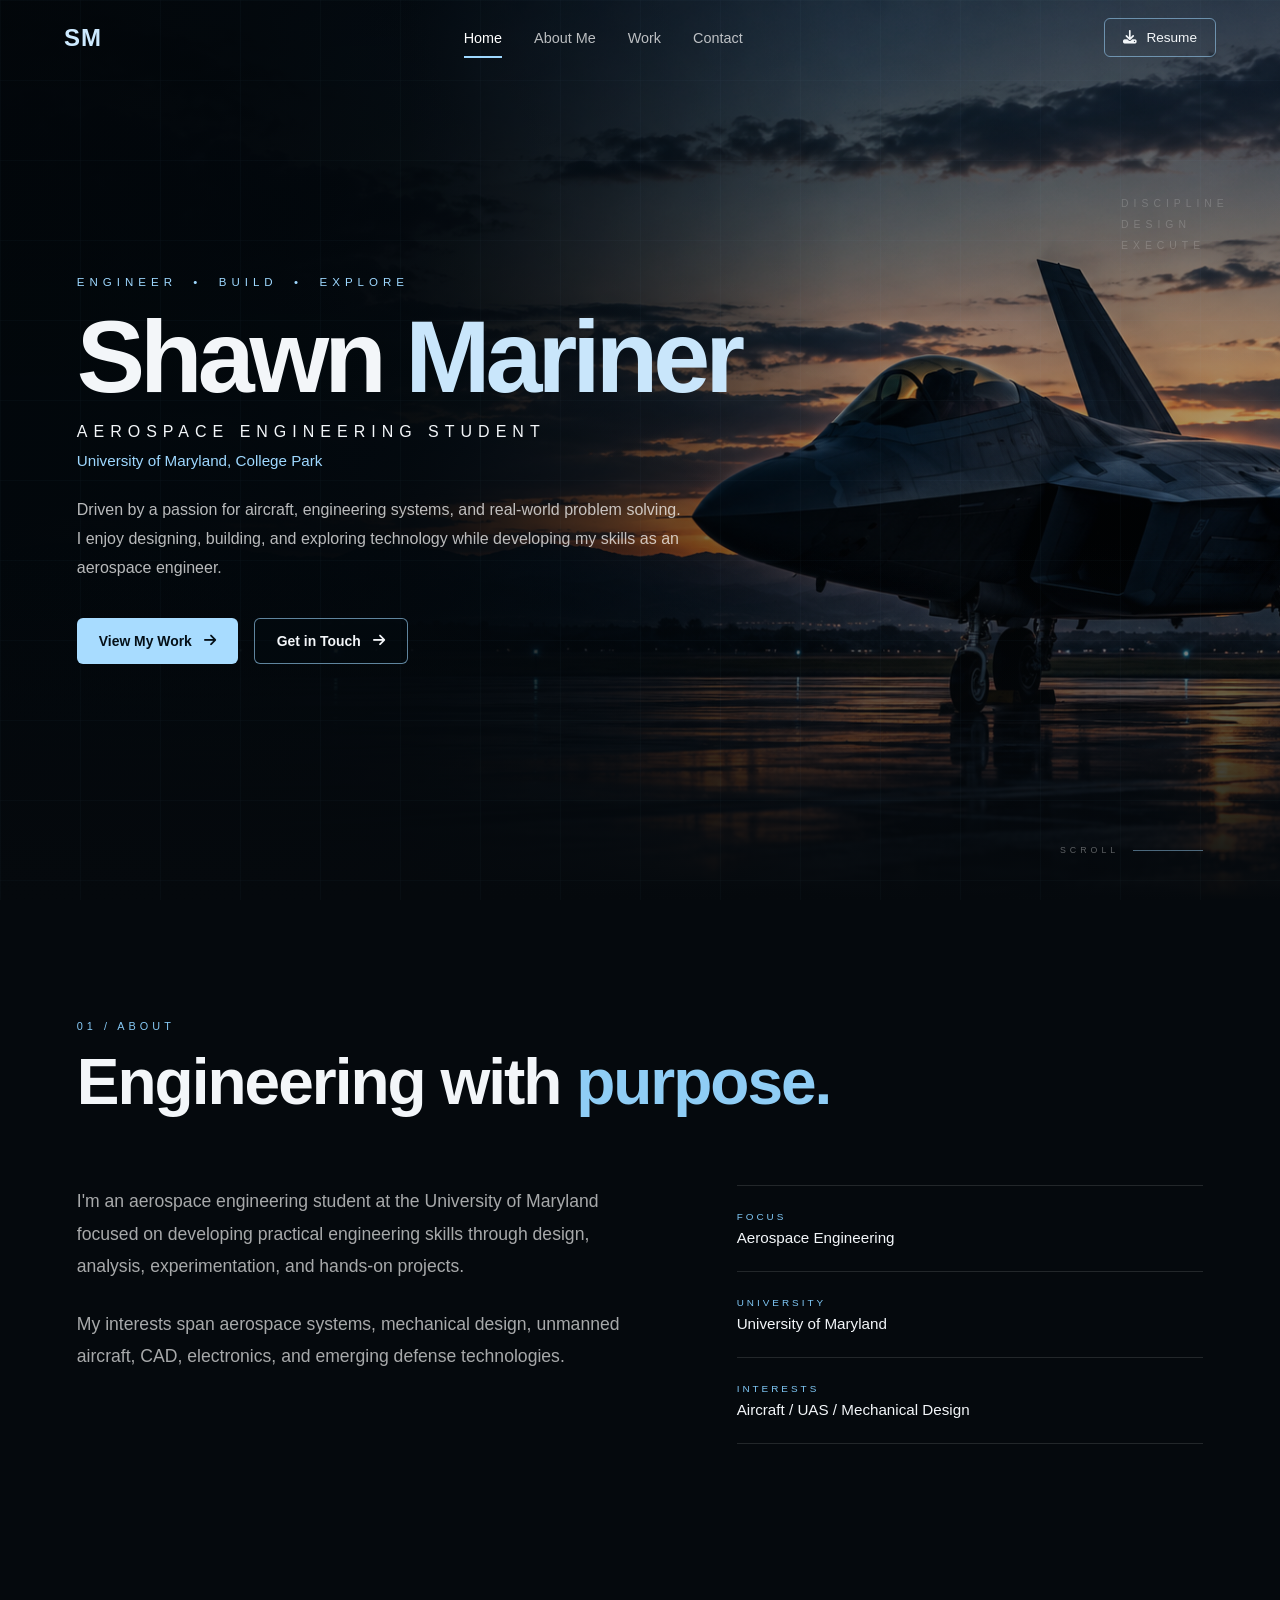
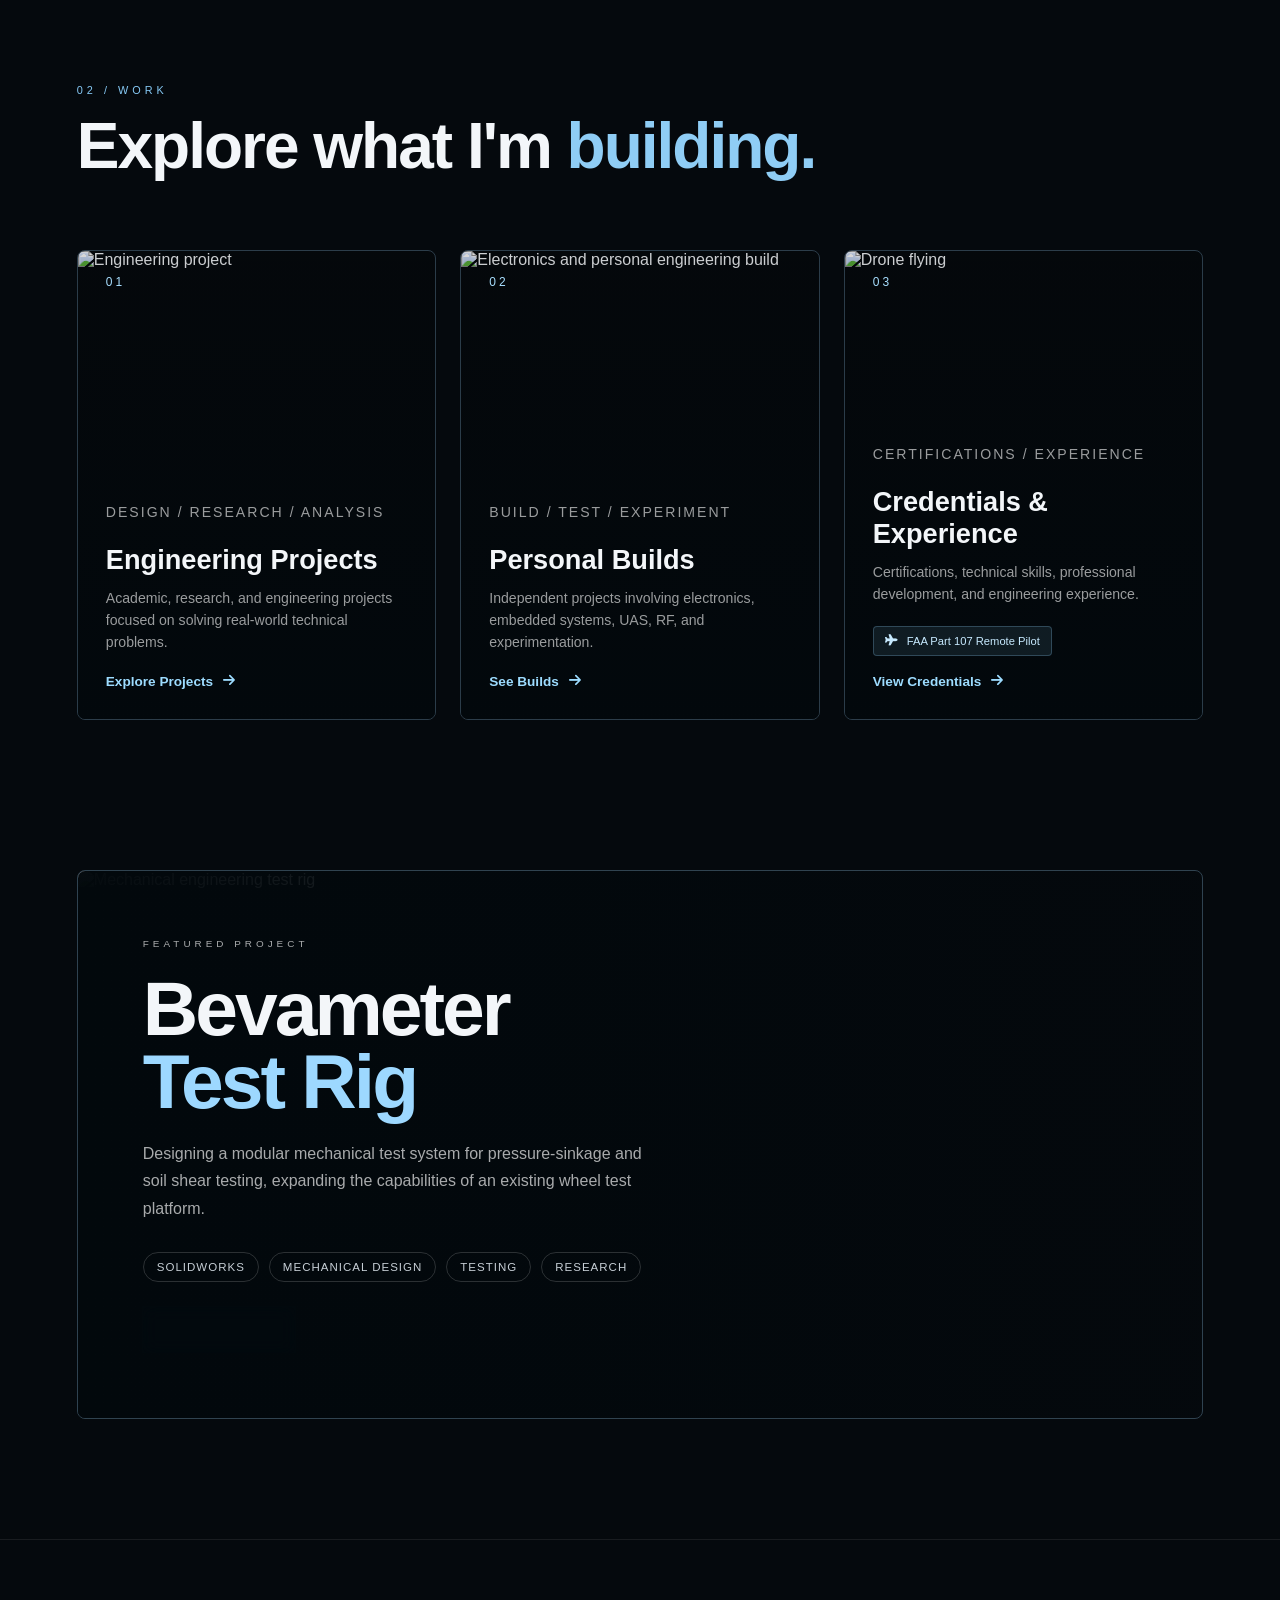
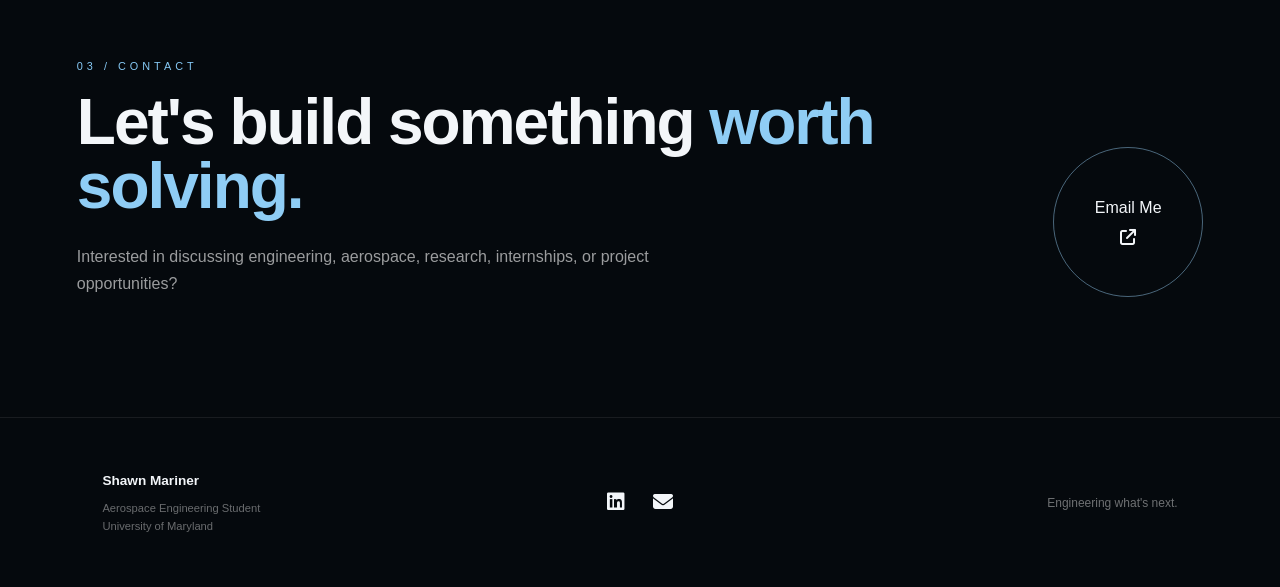
==== commit e2184664: "Update index.html" ====
--- a/index.html
+++ b/index.html
@@ -219,7 +219,7 @@
 
                 <!-- PERSONAL BUILDS -->
 
-                <a href="#" class="category-card reveal">
+                <a href="personal-builds.html" class="category-card reveal">
 
                     <img
                         src="https://images.unsplash.com/photo-1527430253228-e93688616381?auto=format&fit=crop&w=1200&q=85"
--- a/style.css
+++ b/style.css
@@ -2959,3 +2959,269 @@
         white-space: normal;
     }
 }
+/* =====================================================
+   PERSONAL BUILDS PAGE
+===================================================== */
+
+.personal-hero {
+    min-height: 70vh;
+    padding: 170px 8% 100px;
+
+    display: flex;
+    align-items: center;
+
+    background:
+        radial-gradient(
+            circle at 70% 40%,
+            rgba(63, 151, 207, 0.10),
+            transparent 35%
+        ),
+        #05090d;
+}
+
+.personal-hero > div {
+    max-width: 950px;
+}
+
+.personal-hero h1 {
+    font-size: clamp(4rem, 9vw, 8rem);
+    line-height: 0.88;
+    letter-spacing: -5px;
+
+    margin: 20px 0 35px;
+}
+
+.personal-hero > div > p:last-child {
+    max-width: 750px;
+
+    color: #9ca8b2;
+
+    font-size: 1.1rem;
+    line-height: 1.8;
+}
+
+
+/* ================= BUILDS ================= */
+
+.personal-build {
+    padding: 130px 8%;
+
+    display: grid;
+    grid-template-columns: 1fr 1fr;
+
+    gap: 90px;
+    align-items: center;
+
+    border-top: 1px solid rgba(255,255,255,0.07);
+}
+
+.personal-build:nth-of-type(even) {
+    background: #080d12;
+}
+
+.personal-build-reverse .personal-build-image {
+    order: 2;
+}
+
+.personal-build-reverse .personal-build-content {
+    order: 1;
+}
+
+
+/* ================= IMAGES ================= */
+
+.personal-build-image {
+    overflow: hidden;
+
+    border: 1px solid rgba(255,255,255,0.10);
+    border-radius: 4px;
+}
+
+.personal-build-image img {
+    width: 100%;
+    height: 620px;
+
+    display: block;
+
+    object-fit: cover;
+
+    transition: transform 0.5s ease;
+}
+
+.personal-build-image:hover img {
+    transform: scale(1.025);
+}
+
+
+/* ================= TEXT ================= */
+
+.personal-build-content {
+    max-width: 700px;
+}
+
+.personal-build-content h2 {
+    font-size: clamp(2.8rem, 5vw, 5.5rem);
+    line-height: 0.95;
+    letter-spacing: -3px;
+
+    margin: 15px 0 30px;
+}
+
+.build-description {
+    color: #b2bdc6;
+
+    font-size: 1.15rem;
+    line-height: 1.8;
+
+    margin-bottom: 45px;
+}
+
+
+/* ================= DETAIL ================= */
+
+.build-detail {
+    padding-left: 25px;
+
+    border-left: 1px solid rgba(137, 204, 246, 0.35);
+
+    margin-bottom: 35px;
+}
+
+.build-detail > span {
+    display: block;
+
+    color: #8dd1fa;
+
+    font-size: 0.68rem;
+    letter-spacing: 2px;
+
+    margin-bottom: 15px;
+}
+
+.build-detail p {
+    color: #8f9ca6;
+
+    line-height: 1.8;
+
+    margin-bottom: 14px;
+}
+
+
+/* ================= EXPERIMENT NOTE ================= */
+
+.build-note {
+    display: flex;
+
+    gap: 15px;
+    align-items: flex-start;
+
+    padding: 20px;
+
+    margin: 30px 0;
+
+    border: 1px solid rgba(255,255,255,0.09);
+
+    background: rgba(255,255,255,0.02);
+}
+
+.build-note i {
+    color: #8dd1fa;
+
+    margin-top: 4px;
+}
+
+.build-note p {
+    margin: 0;
+
+    color: #88959f;
+
+    line-height: 1.7;
+
+    font-size: 0.9rem;
+}
+
+
+/* ================= MORE ================= */
+
+.personal-more {
+    padding: 140px 8%;
+
+    text-align: center;
+
+    background: #030608;
+
+    border-top: 1px solid rgba(255,255,255,0.07);
+}
+
+.personal-more > div {
+    max-width: 850px;
+
+    margin: 0 auto;
+}
+
+.personal-more h2 {
+    font-size: clamp(3.5rem, 7vw, 7rem);
+    line-height: 0.9;
+    letter-spacing: -4px;
+
+    margin: 20px 0 35px;
+}
+
+.personal-more > div > p:not(.eyebrow) {
+    max-width: 650px;
+
+    margin: 0 auto 40px;
+
+    color: #8f9ca6;
+
+    line-height: 1.8;
+}
+
+
+/* ================= RESPONSIVE ================= */
+
+@media (max-width: 950px) {
+
+    .personal-build {
+        grid-template-columns: 1fr;
+
+        gap: 50px;
+    }
+
+    .personal-build-reverse .personal-build-image,
+    .personal-build-reverse .personal-build-content {
+        order: initial;
+    }
+
+    .personal-build-image img {
+        height: auto;
+        max-height: 650px;
+    }
+}
+
+
+@media (max-width: 600px) {
+
+    .personal-hero,
+    .personal-build,
+    .personal-more {
+        padding-left: 6%;
+        padding-right: 6%;
+    }
+
+    .personal-hero {
+        padding-top: 140px;
+    }
+
+    .personal-hero h1 {
+        letter-spacing: -3px;
+    }
+
+    .personal-build-content h2 {
+        letter-spacing: -2px;
+    }
+
+    .personal-more h2 {
+        letter-spacing: -3px;
+    }
+}
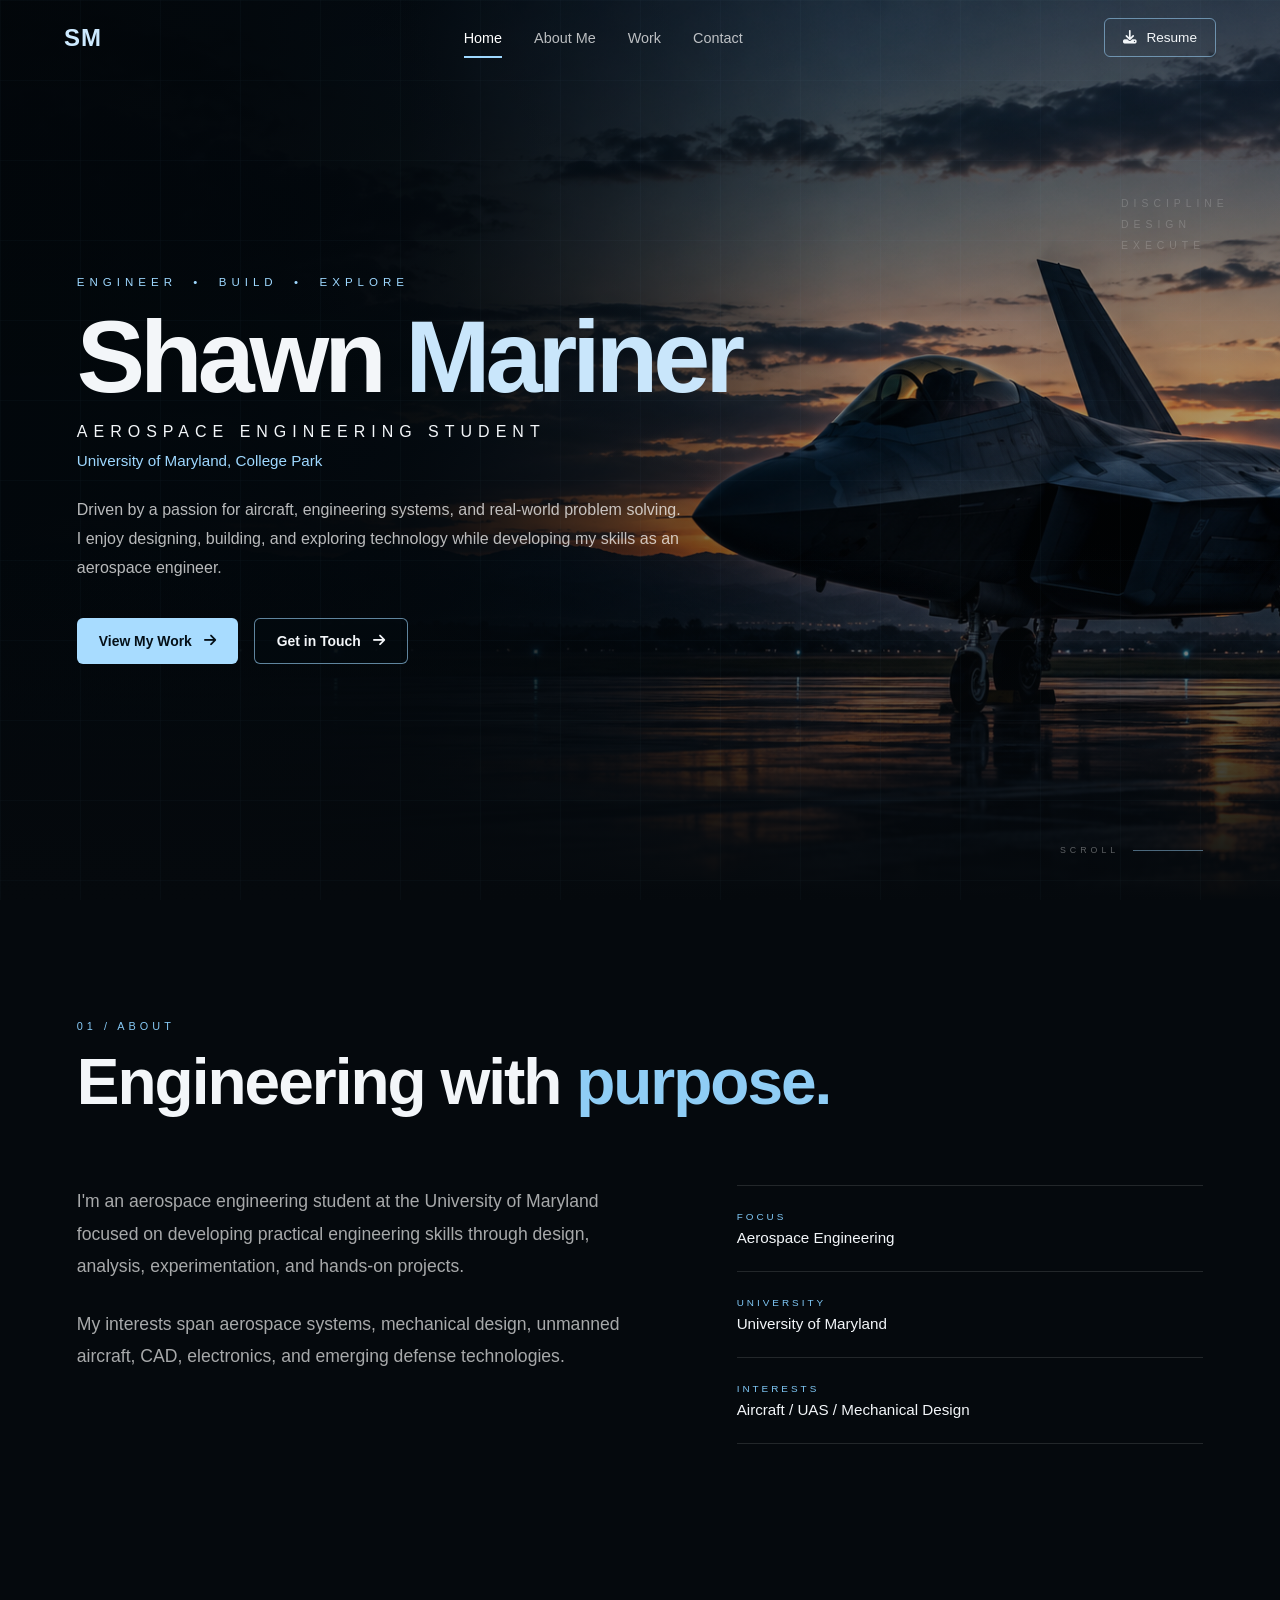
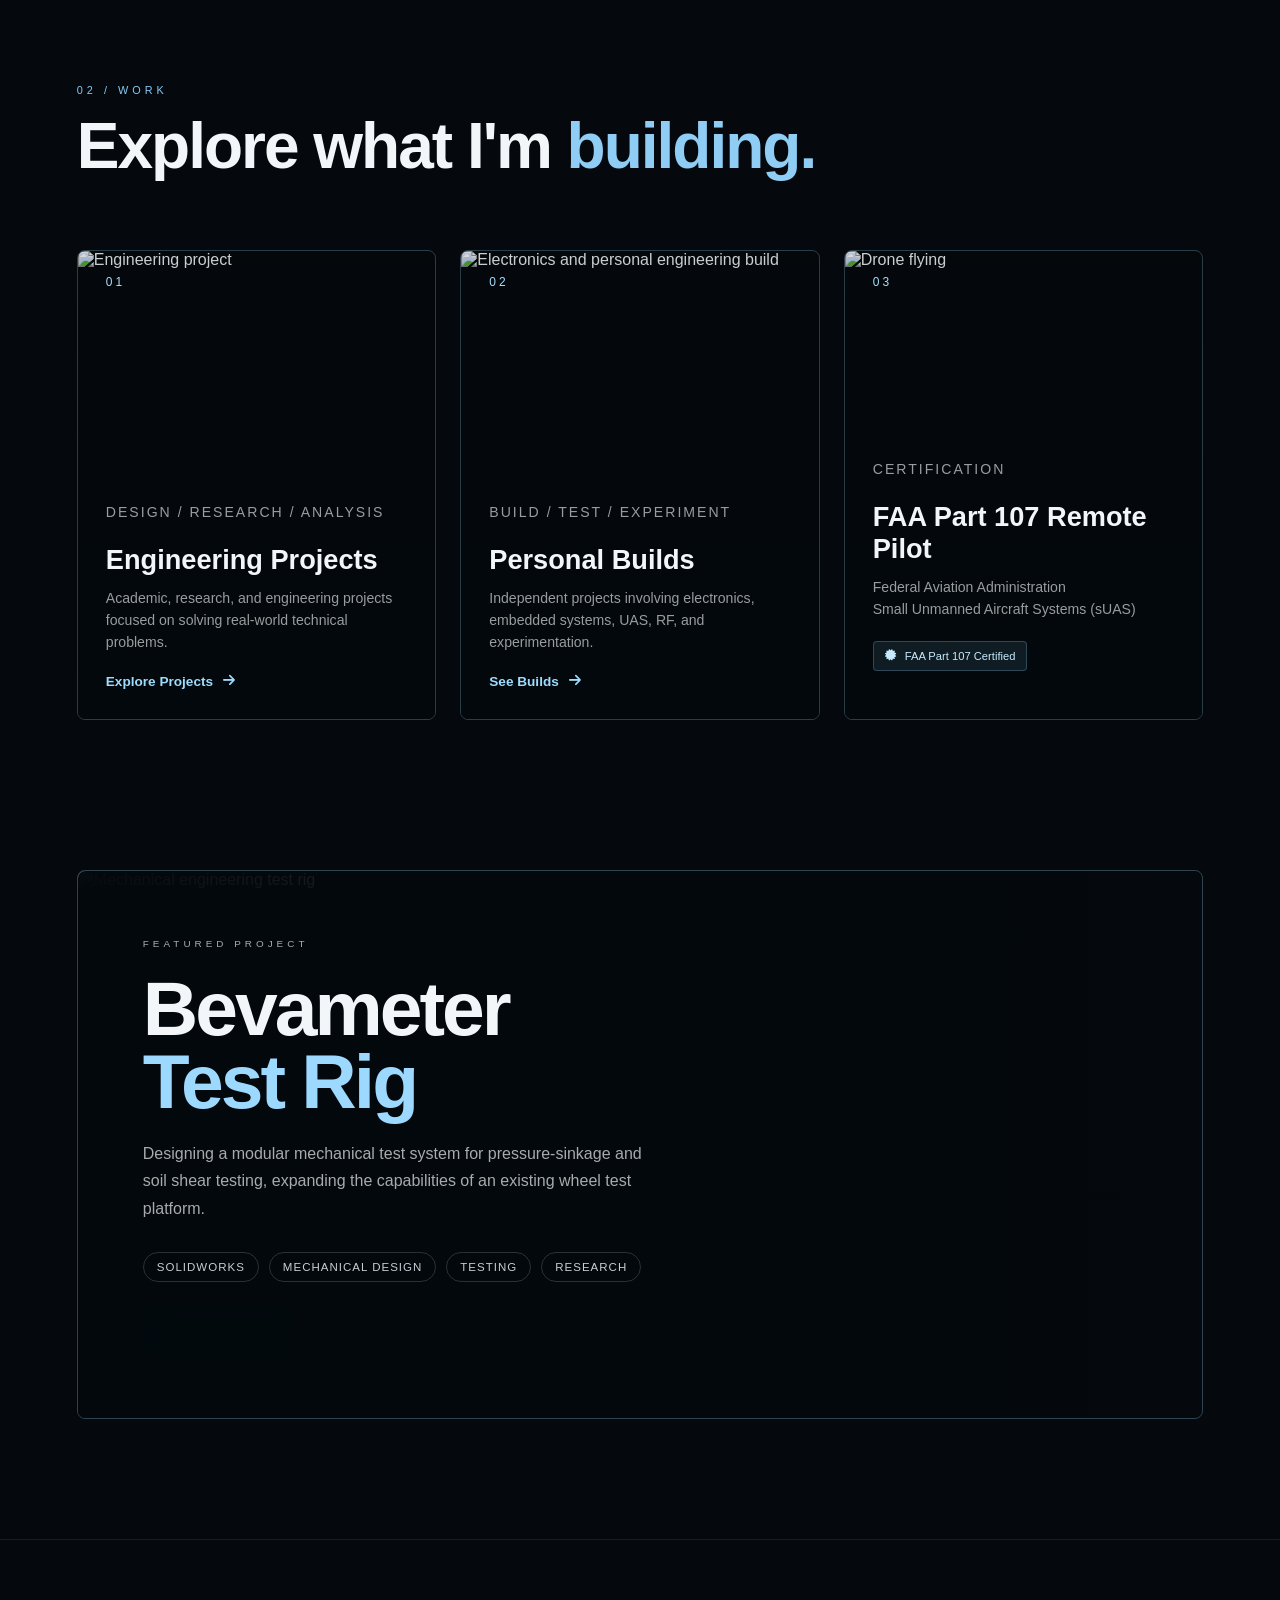
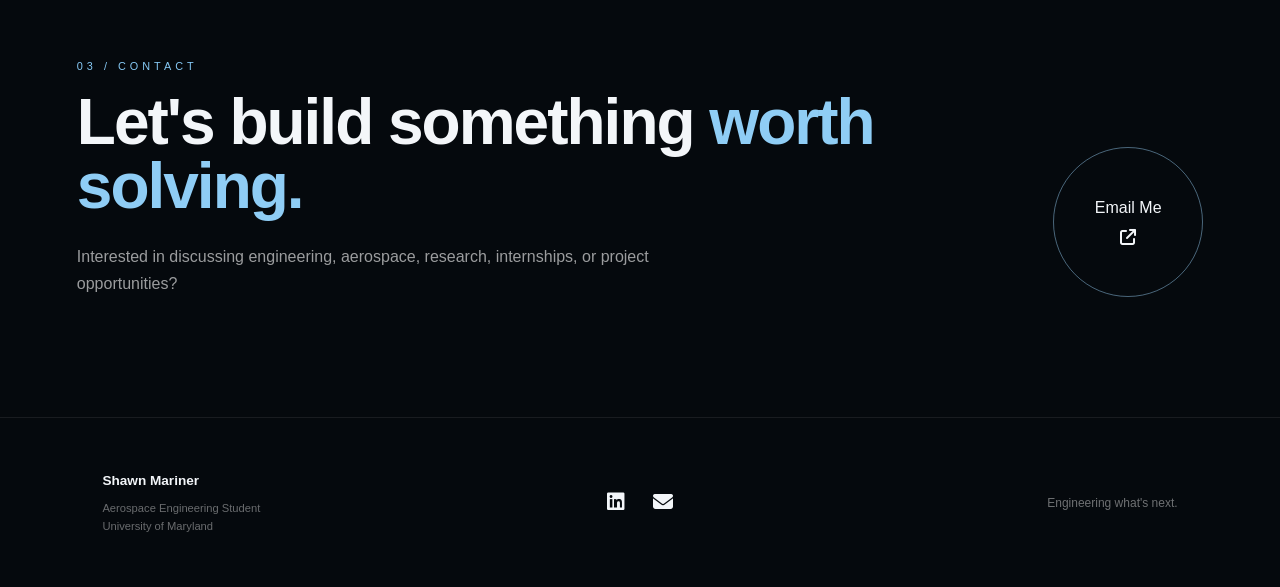
==== commit 97d56b0c: "Update index.html" ====
--- a/index.html
+++ b/index.html
@@ -252,42 +252,37 @@
 
 
                 <!-- CREDENTIALS -->
-
-                <a href="#" class="category-card reveal">
-
-                    <img
-                        src="https://images.unsplash.com/photo-1508614589041-895b88991e3e?auto=format&fit=crop&w=1200&q=85"
-                        alt="Drone flying"
-                    >
-
-                    <div class="category-overlay"></div>
-
-                    <div class="category-number">03</div>
-
-                    <div class="category-content">
-
-                        <p class="card-label">CERTIFICATIONS / EXPERIENCE</p>
-
-                        <h3>Credentials & Experience</h3>
-
-                        <p>
-                            Certifications, technical skills, professional
-                            development, and engineering experience.
-                        </p>
-
-                        <div class="credential-badge">
-                            <i class="fa-solid fa-plane"></i>
-                            FAA Part 107 Remote Pilot
-                        </div>
-
-                        <span>
-                            View Credentials
-                            <i class="fa-solid fa-arrow-right"></i>
-                        </span>
-
-                    </div>
-
-                </a>
+<div class="category-card reveal certification-card">
+
+    <img
+        src="https://images.unsplash.com/photo-1508614589041-895b88991e3e?auto=format&fit=crop&w=1200&q=85"
+        alt="Drone flying"
+    >
+
+    <div class="category-overlay"></div>
+
+    <div class="category-number">03</div>
+
+    <div class="category-content">
+
+        <p class="card-label">CERTIFICATION</p>
+
+        <h3>FAA Part 107 Remote Pilot</h3>
+
+        <p>
+            Federal Aviation Administration<br>
+            Small Unmanned Aircraft Systems (sUAS)
+        </p>
+
+        <div class="credential-badge">
+            <i class="fa-solid fa-certificate"></i>
+            FAA Part 107 Certified
+        </div>
+
+    </div>
+
+</div>
+                
 
             </div>
 
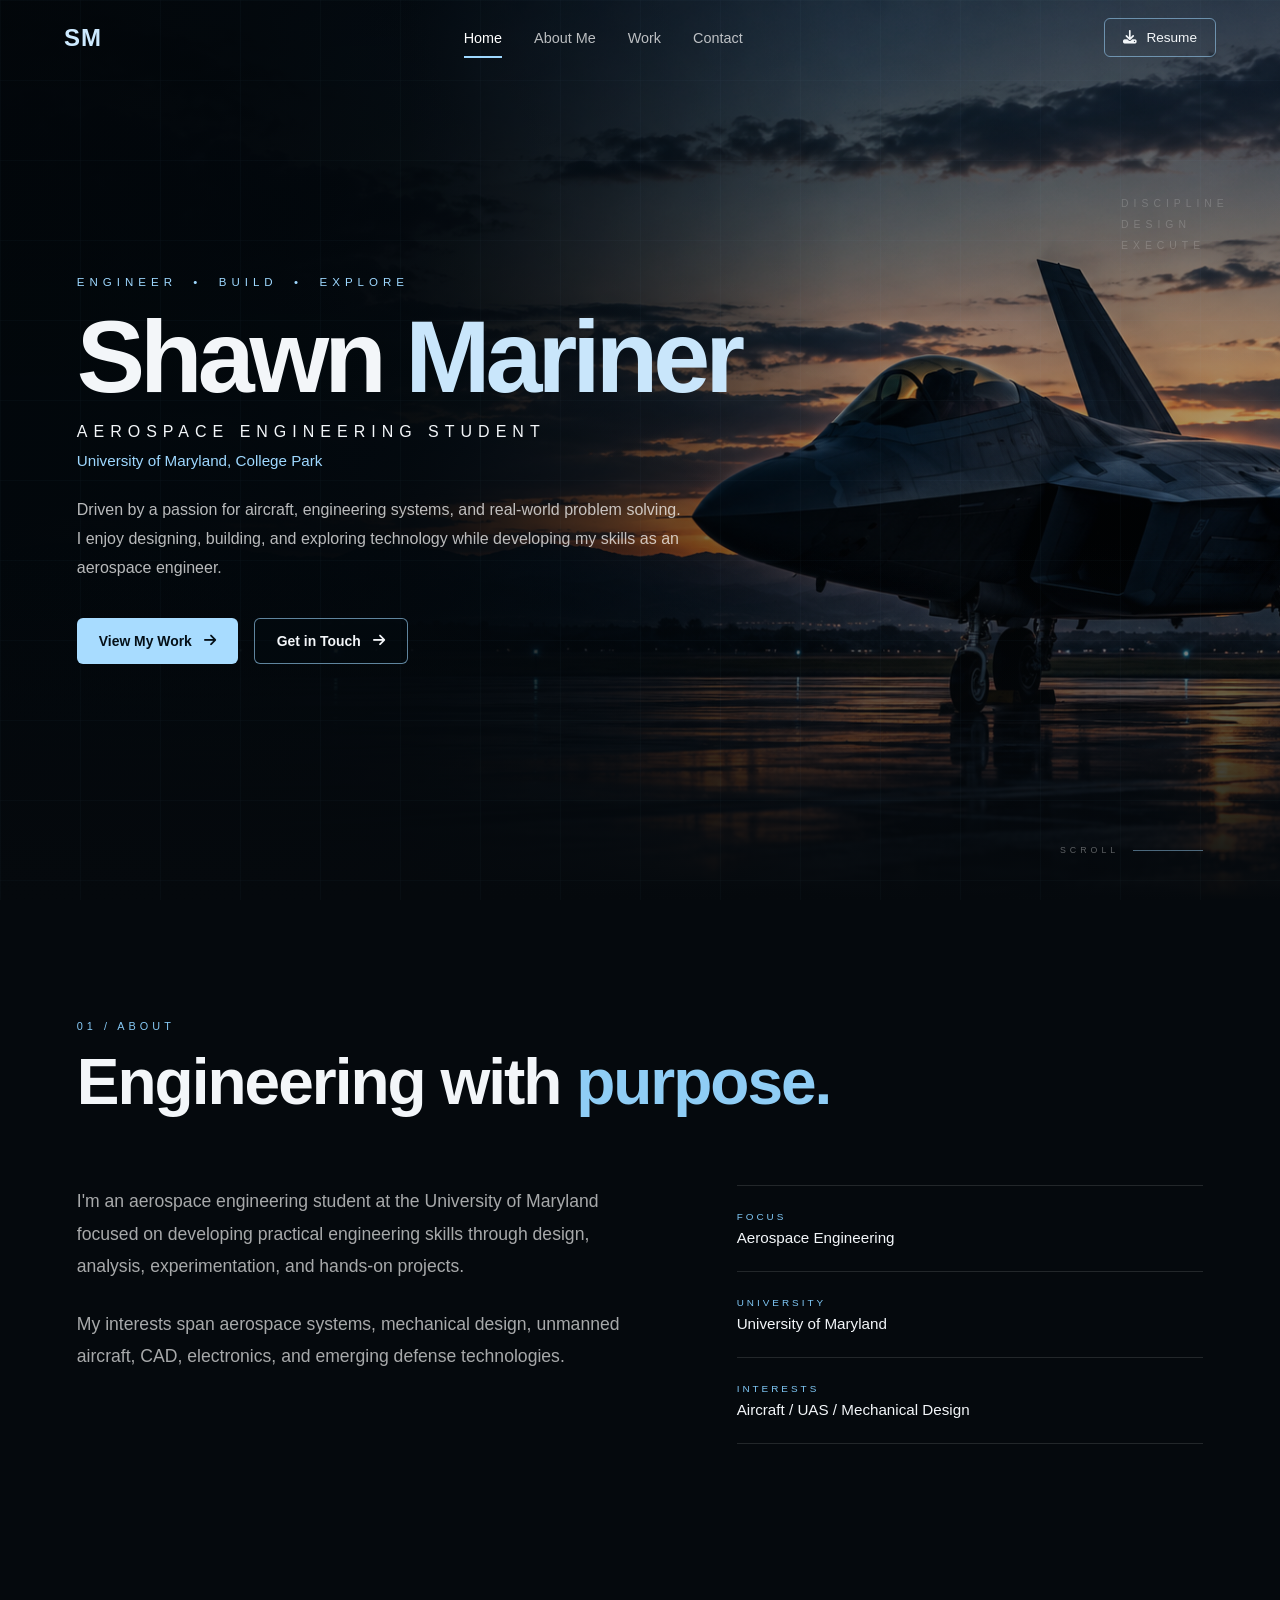
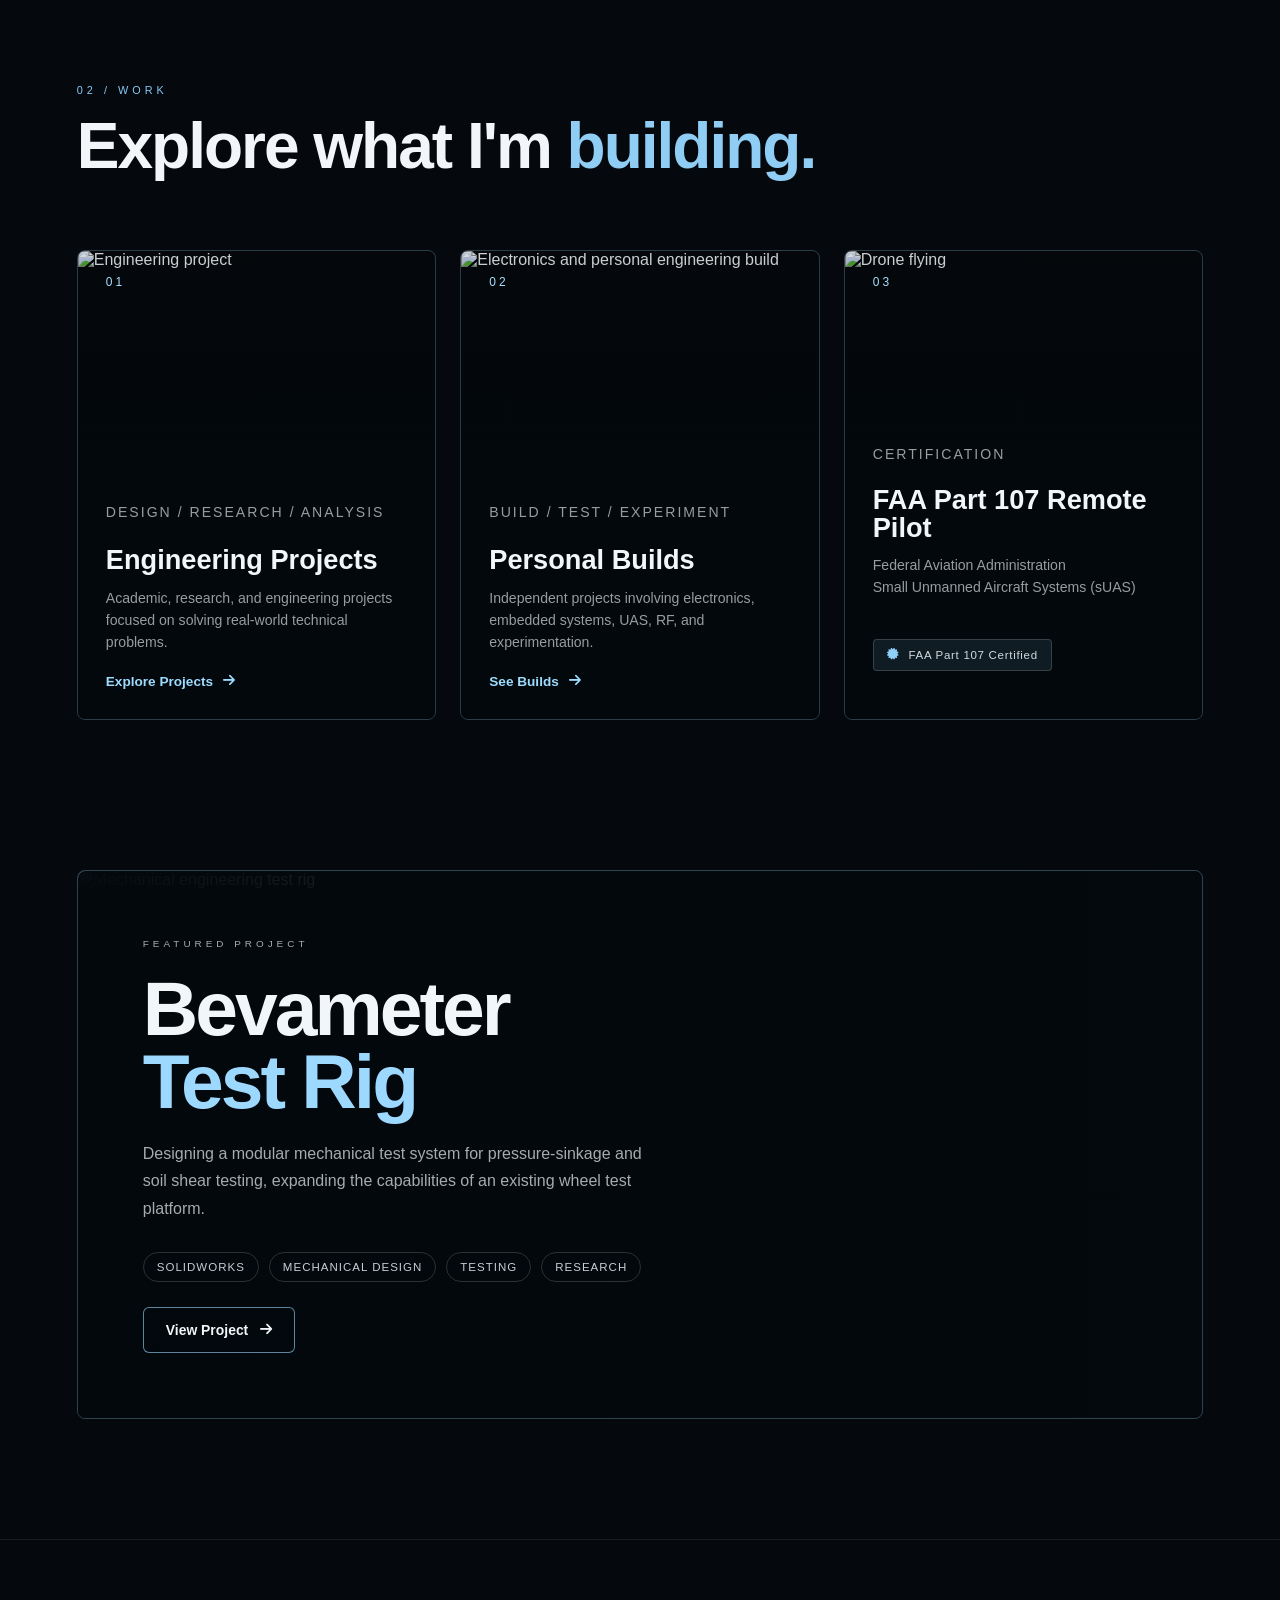
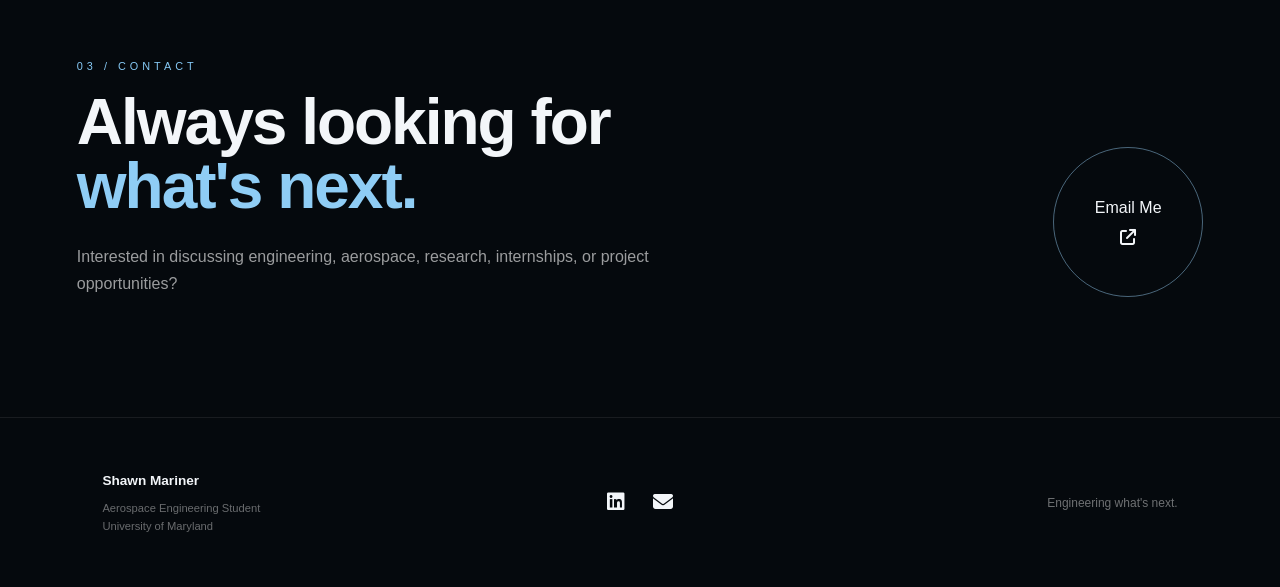
==== commit 879582ee: "Update index.html" ====
--- a/index.html
+++ b/index.html
@@ -357,9 +357,9 @@
                 <div>
 
                     <h2>
-                        Let's build something
-                        <span>worth solving.</span>
-                    </h2>
+    Always looking for<br>
+    <span>what's next.</span>
+</h2>
 
                     <p>
                         Interested in discussing engineering, aerospace,
--- a/style.css
+++ b/style.css
@@ -3225,3 +3225,37 @@
         letter-spacing: -3px;
     }
 }
+/* =====================================================
+   FAA PART 107 CERTIFICATION CARD
+===================================================== */
+
+.certification-card {
+    cursor: default;
+}
+
+.certification-card:hover {
+    transform: none;
+}
+
+.certification-card .credential-badge {
+    display: inline-flex;
+    align-items: center;
+    gap: 9px;
+
+    margin-top: 20px;
+    padding: 9px 13px;
+
+    border: 1px solid rgba(255,255,255,0.16);
+
+    color: #d2d9df;
+    font-size: 0.72rem;
+    letter-spacing: 0.7px;
+}
+
+.certification-card .credential-badge i {
+    color: #8dd1fa;
+}
+
+.certification-card h3 {
+    line-height: 1.05;
+}
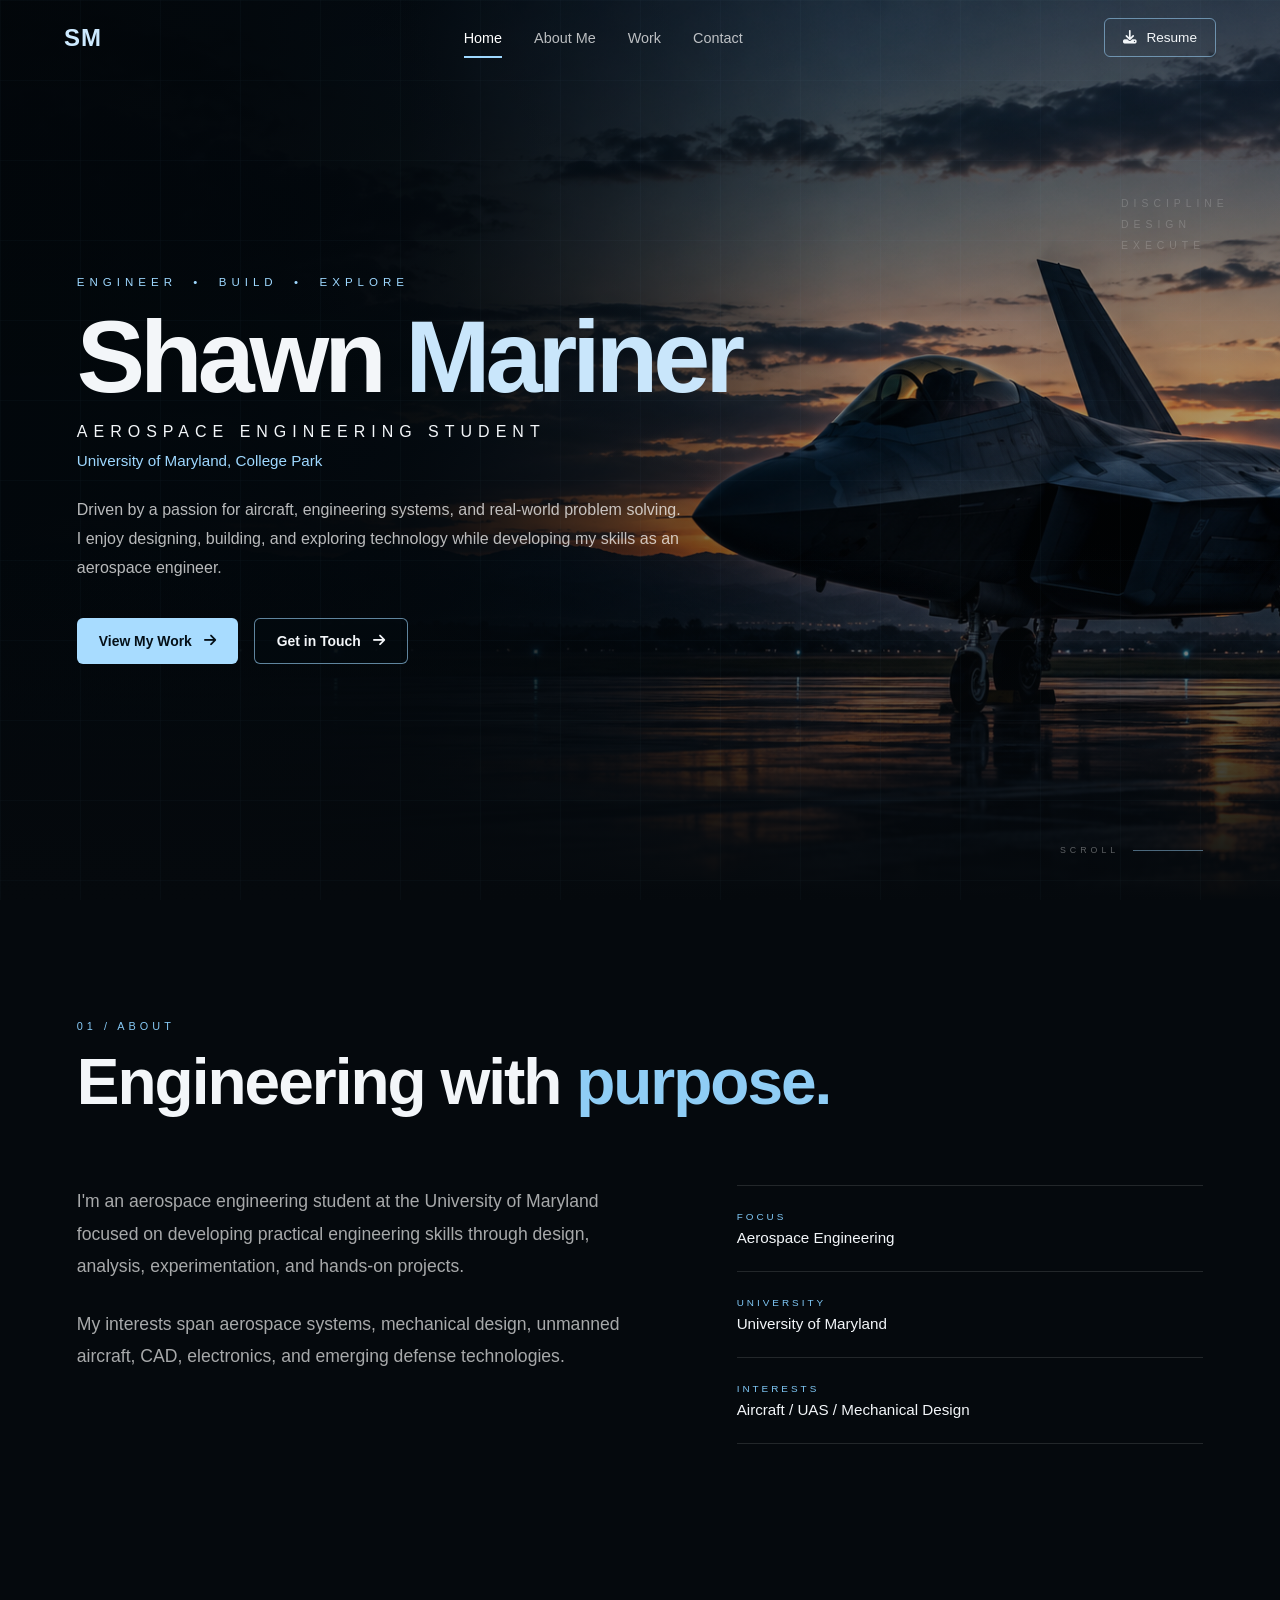
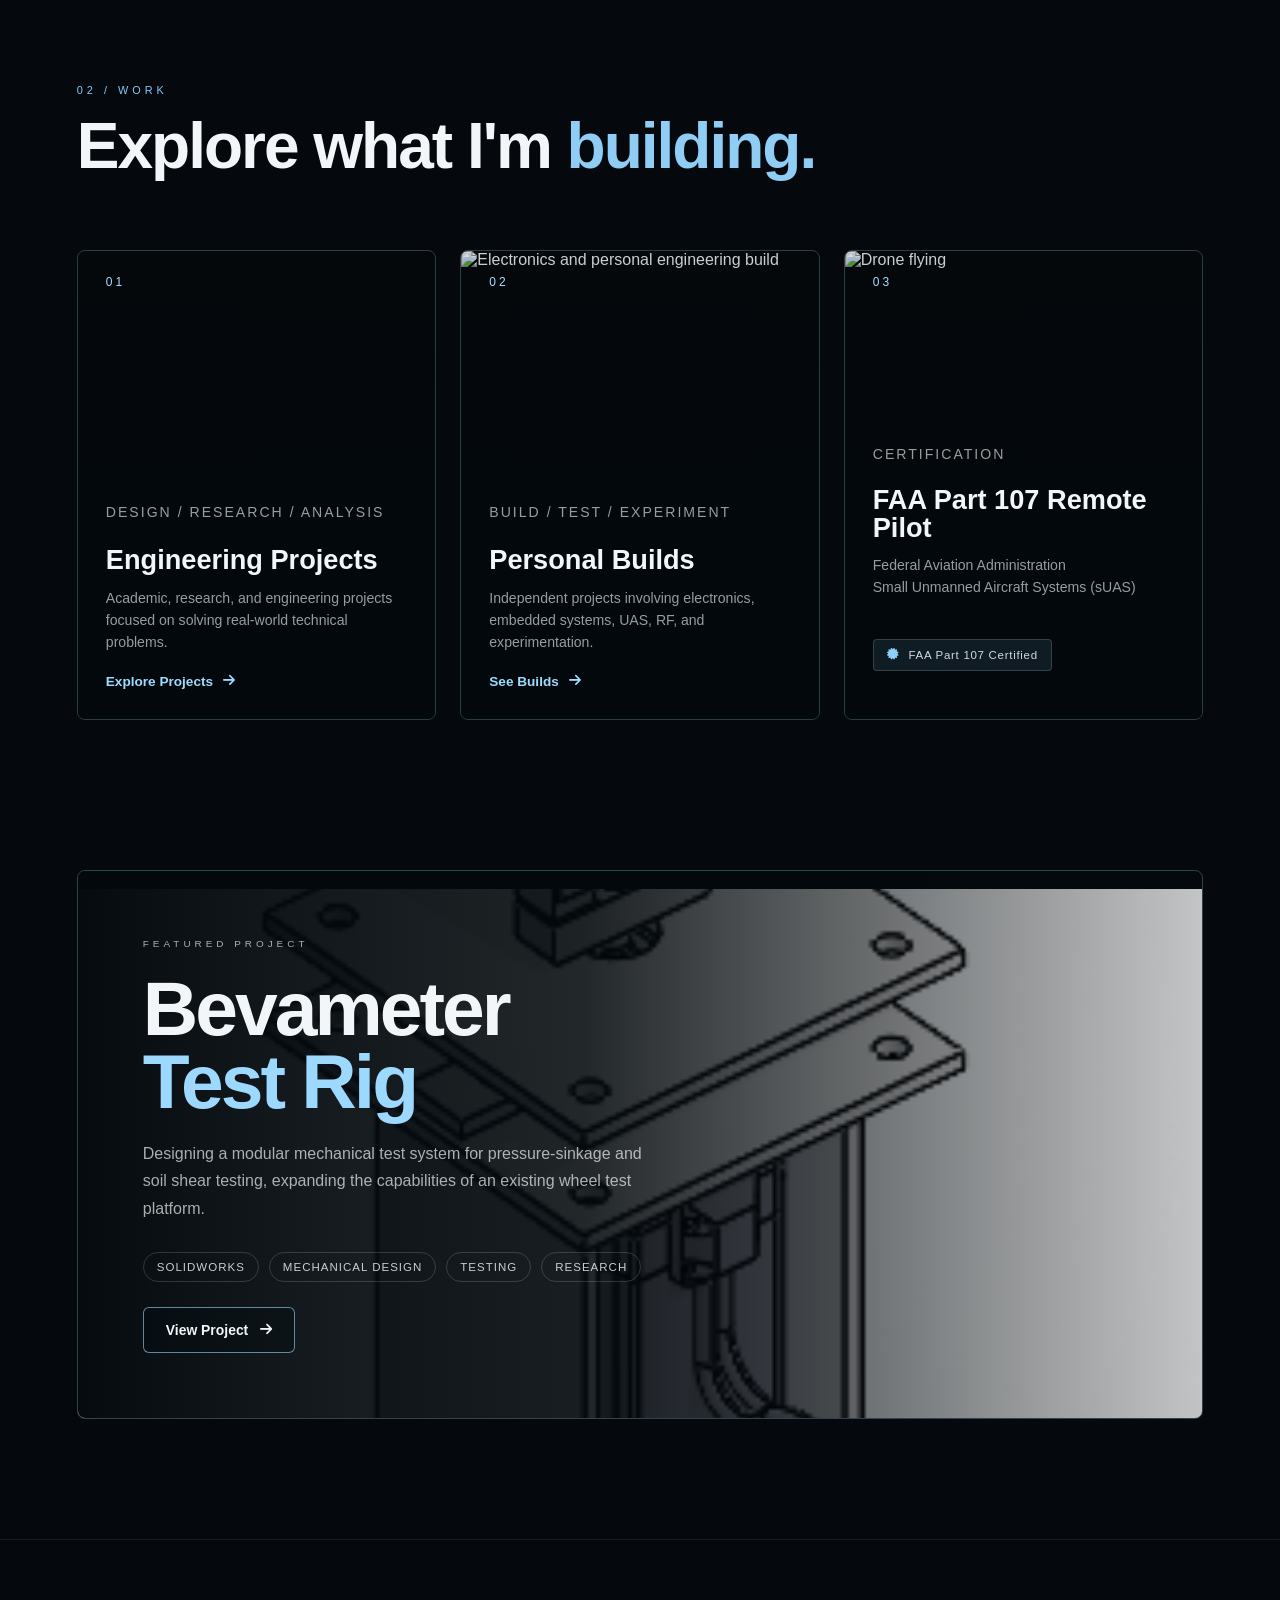
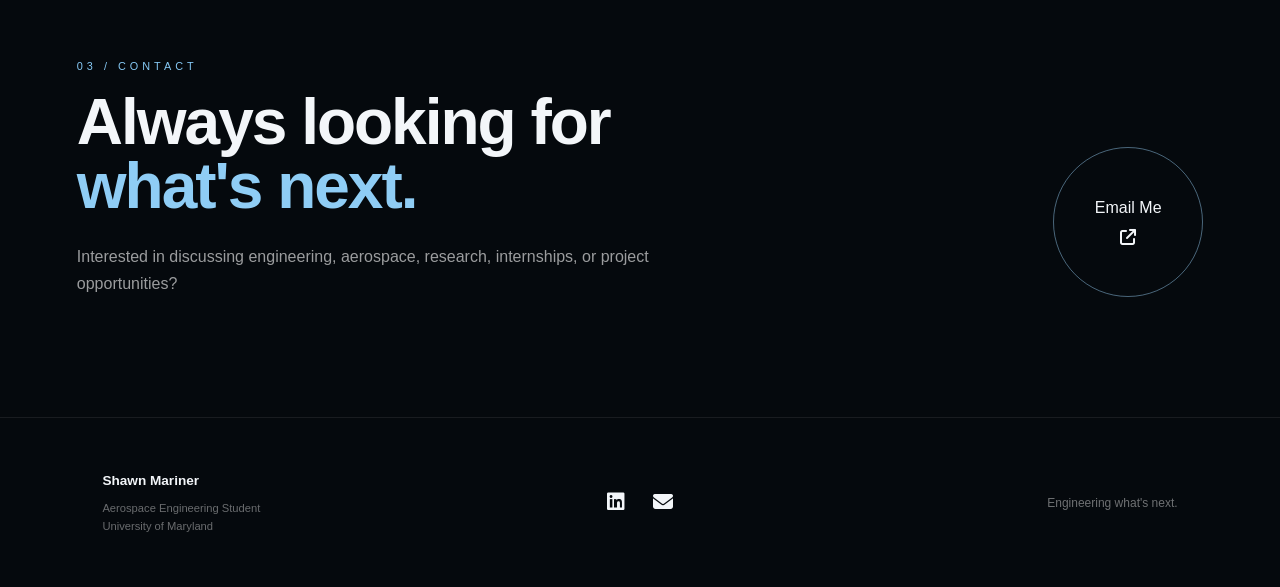
==== commit d1d4380a: "Update index.html" ====
--- a/index.html
+++ b/index.html
@@ -187,10 +187,12 @@
 
                 <a href="projects.html" class="category-card reveal">
 
-                    <img
-                        src="https://images.unsplash.com/photo-1581092160607-ee22621dd758?auto=format&fit=crop&w=1200&q=85"
-                        alt="Engineering project"
-                    >
+                   <video class="category-video" autoplay muted loop playsinline>
+    <source
+        src="copy_138158A2-7F2B-4B6A-8133-EDC9B7C8149D.MOV"
+        type="video/quicktime"
+    >
+</video>
 
                     <div class="category-overlay"></div>
 
@@ -299,10 +301,10 @@
 
                 <div class="featured-image">
 
-                    <img
-                        src="https://images.unsplash.com/photo-1581092160562-40aa08e78837?auto=format&fit=crop&w=1400&q=85"
-                        alt="Mechanical engineering test rig"
-                    >
+                    <<img
+    src="42a54080-1a52-4621-a445-3c2a901e2fcb.png"
+    alt="Bevameter Test Rig CAD model"
+>
 
                 </div>
 
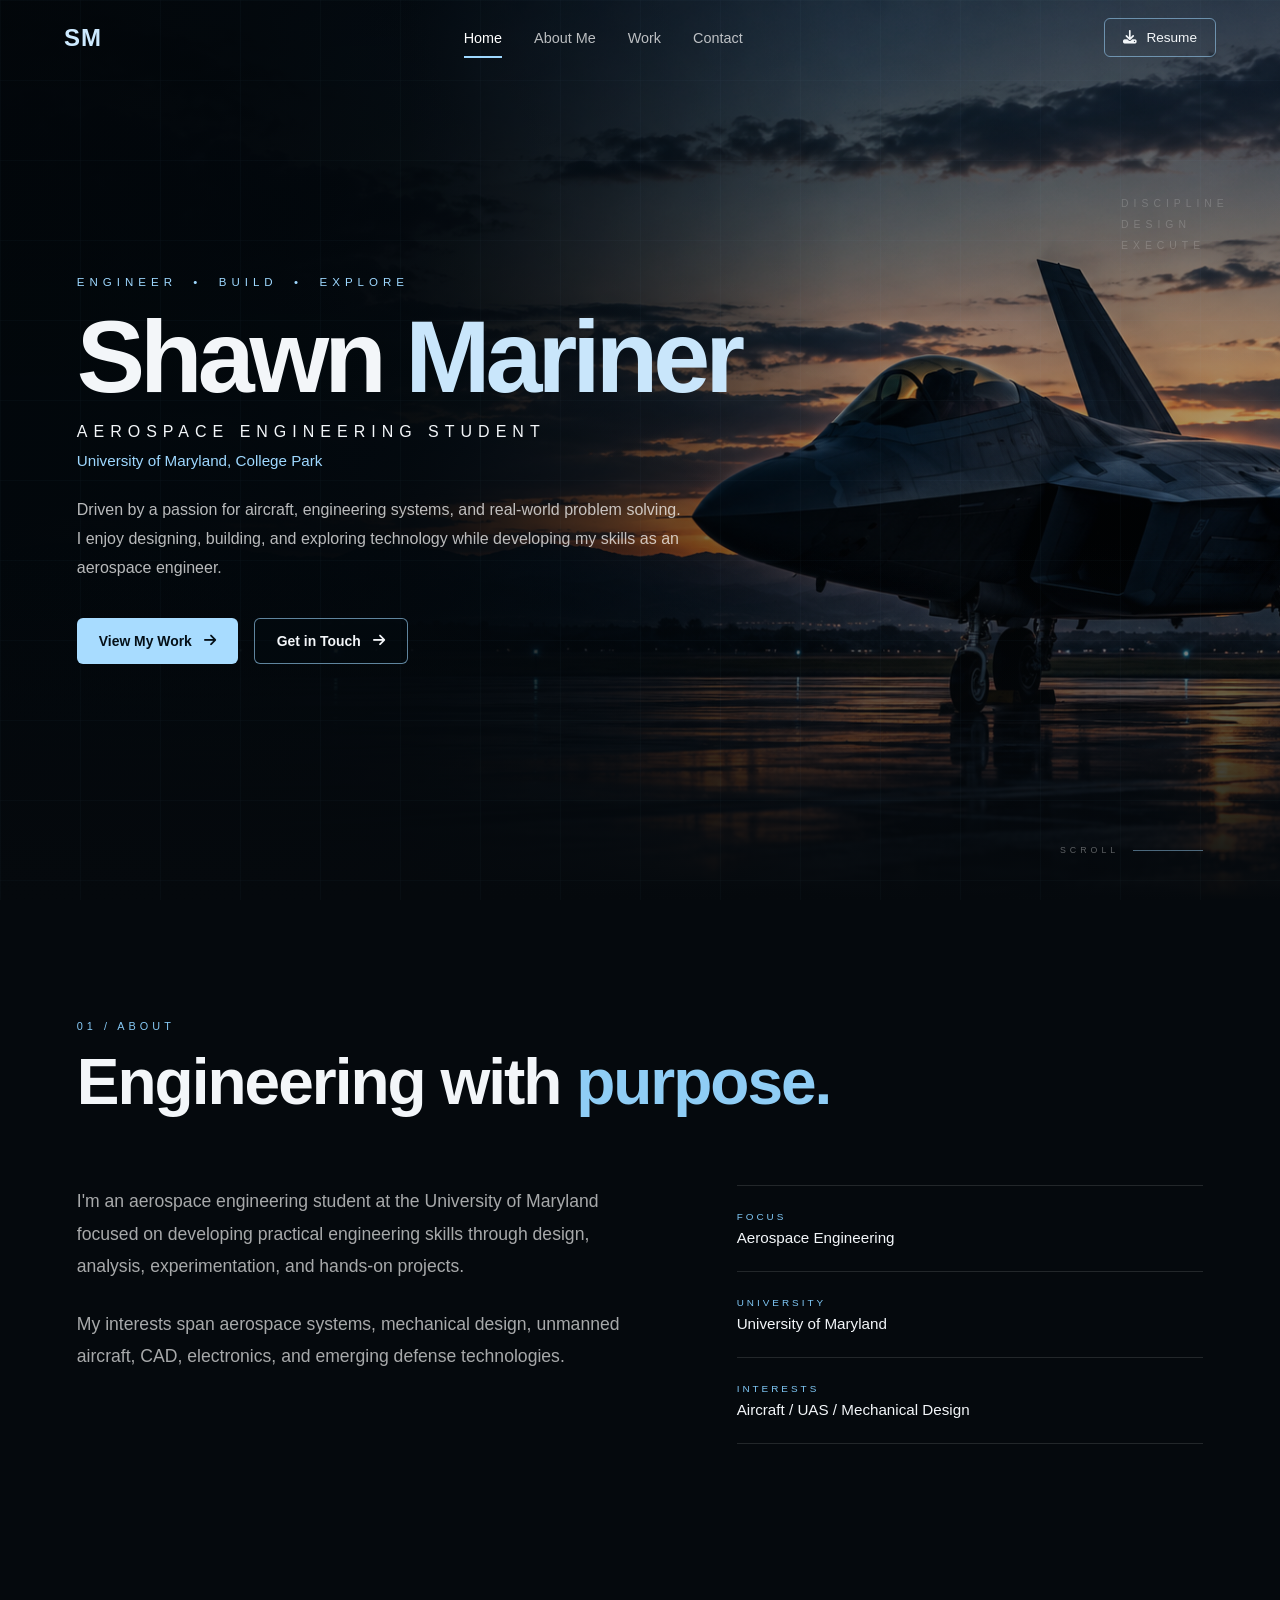
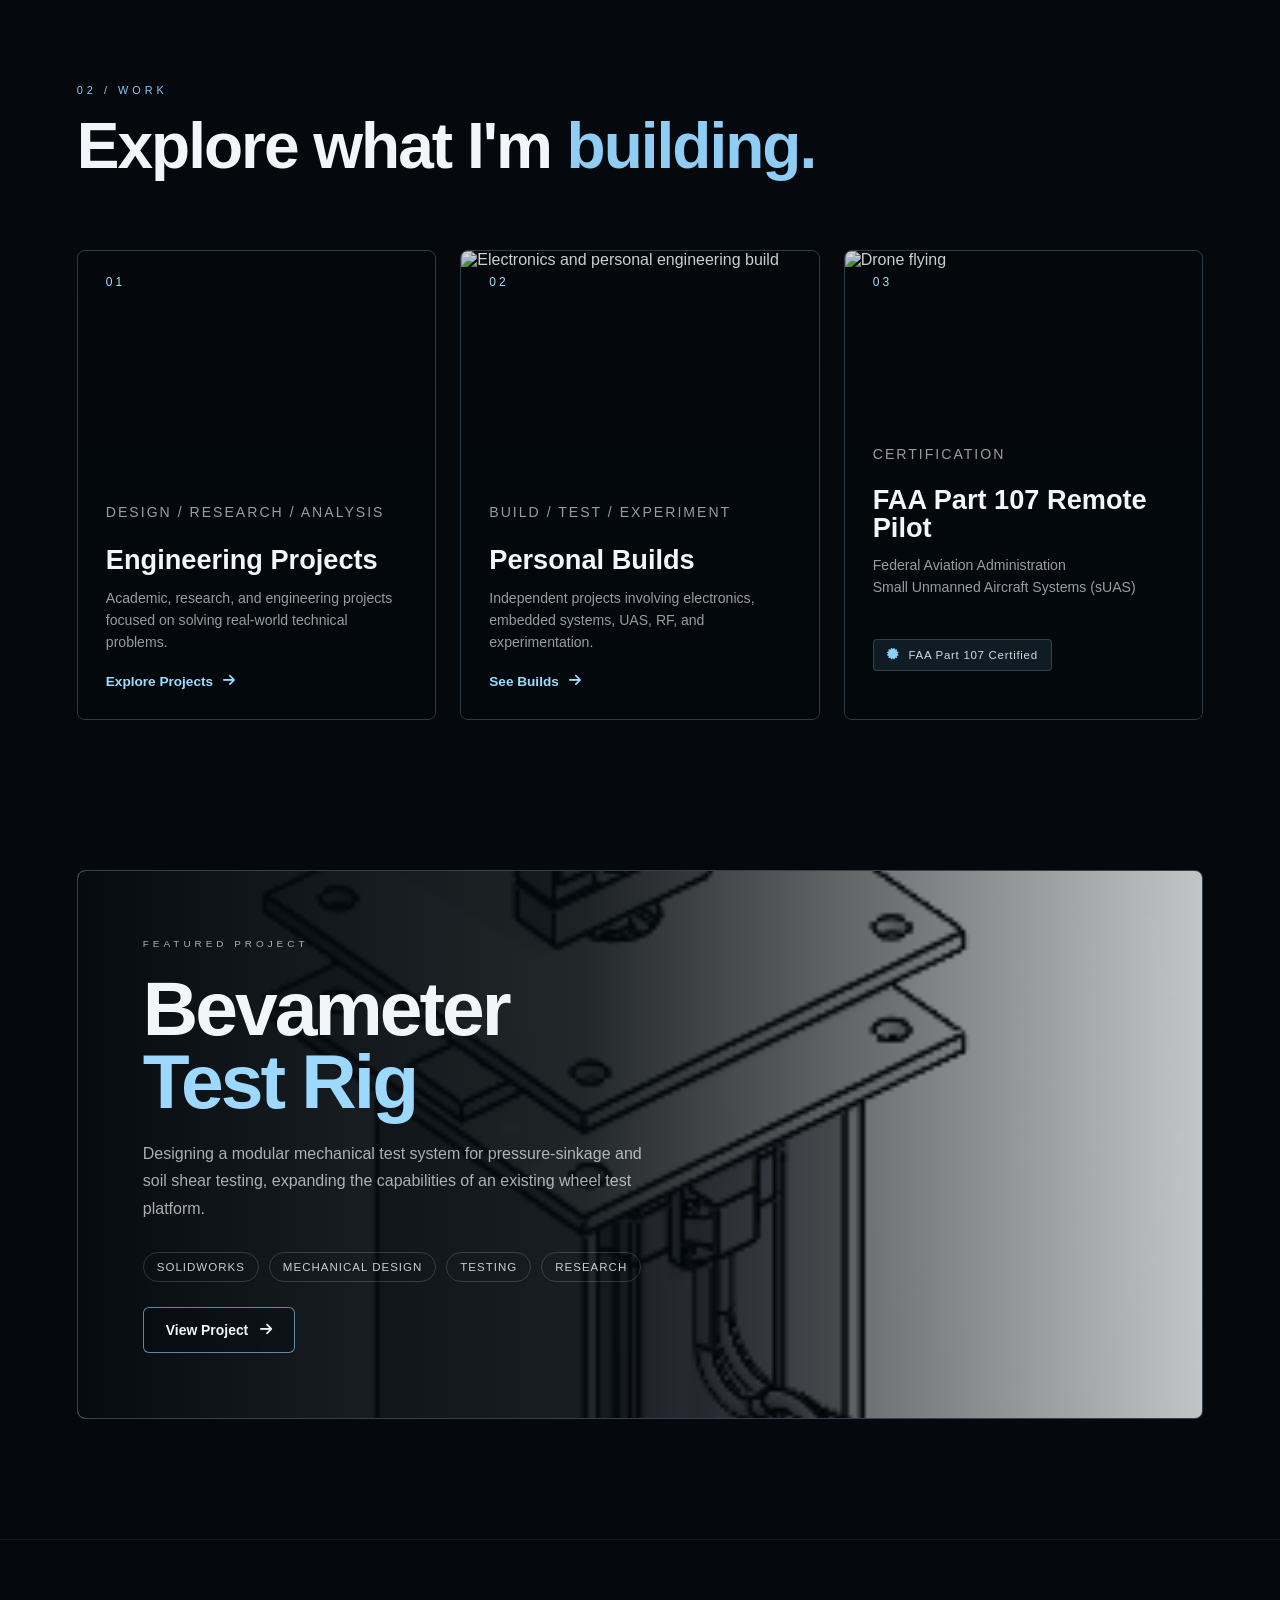
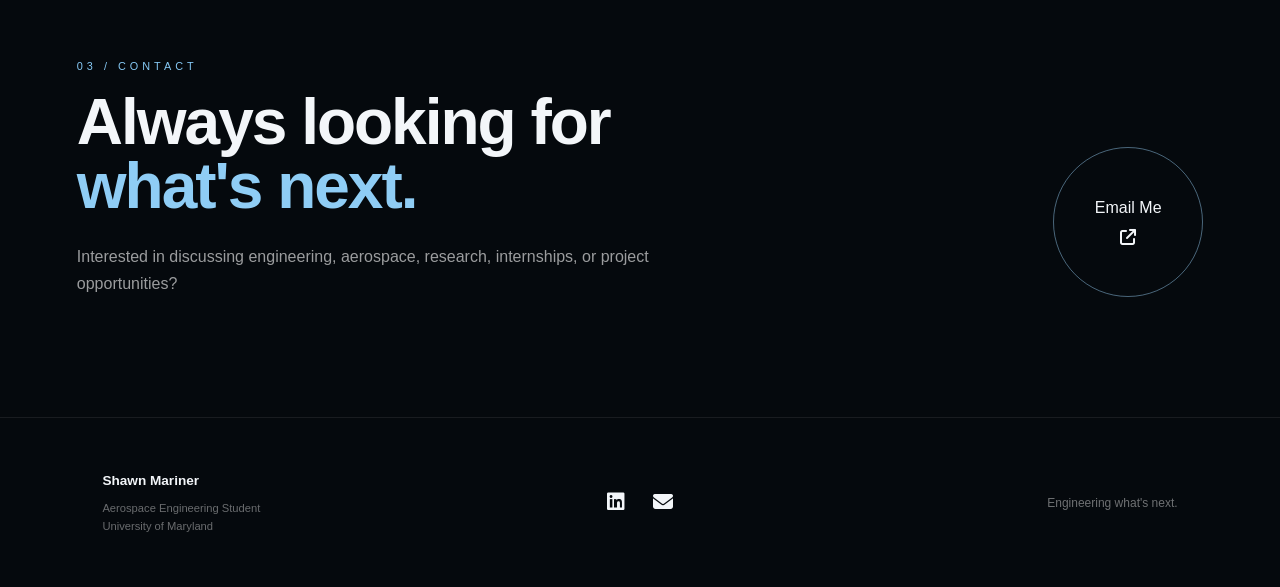
==== commit 53588090: "Update index.html" ====
--- a/index.html
+++ b/index.html
@@ -189,11 +189,10 @@
 
                    <video class="category-video" autoplay muted loop playsinline>
     <source
-        src="copy_138158A2-7F2B-4B6A-8133-EDC9B7C8149D.MOV"
-        type="video/quicktime"
+        src="copy_138158A2-7F2B-4B6A-8133-EDC9B7C8149D.mp4"
+        type="video/mp4"
     >
 </video>
-
                     <div class="category-overlay"></div>
 
                     <div class="category-number">01</div>
@@ -292,58 +291,58 @@
 
 
         <!-- =========================
-             FEATURED PROJECT
-        ========================== -->
-
-        <section class="featured section reveal">
-
-            <div class="featured-project">
-
-                <div class="featured-image">
-
-                    <<img
-    src="42a54080-1a52-4621-a445-3c2a901e2fcb.png"
-    alt="Bevameter Test Rig CAD model"
->
-
-                </div>
-
-                <div class="featured-overlay"></div>
-
-                <div class="featured-content">
-
-                    <p class="featured-label">
-                        FEATURED PROJECT
-                    </p>
-
-                    <h2>
-                        Bevameter
-                        <span>Test Rig</span>
-                    </h2>
-
-                    <p>
-                        Designing a modular mechanical test system for
-                        pressure-sinkage and soil shear testing, expanding the
-                        capabilities of an existing wheel test platform.
-                    </p>
-
-                    <div class="project-tags">
-                        <span>SolidWorks</span>
-                        <span>Mechanical Design</span>
-                        <span>Testing</span>
-                        <span>Research</span>
-                    </div>
-
-                    <a href="bevameter.html" class="button secondary-button">
-    View Project
-    <i class="fa-solid fa-arrow-right"></i>
-</a>
-
-                </div>
-
-            </div>
-
-        </section>
+     FEATURED PROJECT
+========================== -->
+
+<section class="featured section reveal">
+
+    <div class="featured-project">
+
+        <div class="featured-image">
+
+            <img
+                src="42a54080-1a52-4621-a445-3c2a901e2fcb.png"
+                alt="Bevameter Test Rig CAD model"
+            >
+
+        </div>
+
+        <div class="featured-overlay"></div>
+
+        <div class="featured-content">
+
+            <p class="featured-label">
+                FEATURED PROJECT
+            </p>
+
+            <h2>
+                Bevameter
+                <span>Test Rig</span>
+            </h2>
+
+            <p>
+                Designing a modular mechanical test system for
+                pressure-sinkage and soil shear testing, expanding the
+                capabilities of an existing wheel test platform.
+            </p>
+
+            <div class="project-tags">
+                <span>SolidWorks</span>
+                <span>Mechanical Design</span>
+                <span>Testing</span>
+                <span>Research</span>
+            </div>
+
+            <a href="bevameter.html" class="button secondary-button">
+                View Project
+                <i class="fa-solid fa-arrow-right"></i>
+            </a>
+
+        </div>
+
+    </div>
+
+</section>
 
 
         <!-- =========================
--- a/style.css
+++ b/style.css
@@ -3259,3 +3259,23 @@
 .certification-card h3 {
     line-height: 1.05;
 }
+.category-card {
+    position: relative;
+    overflow: hidden;
+}
+
+.category-video {
+    position: absolute;
+    inset: 0;
+
+    width: 100%;
+    height: 100%;
+
+    object-fit: cover;
+
+    z-index: 0;
+}
+
+.category-card .category-overlay {
+    z-index: 1;
+}
